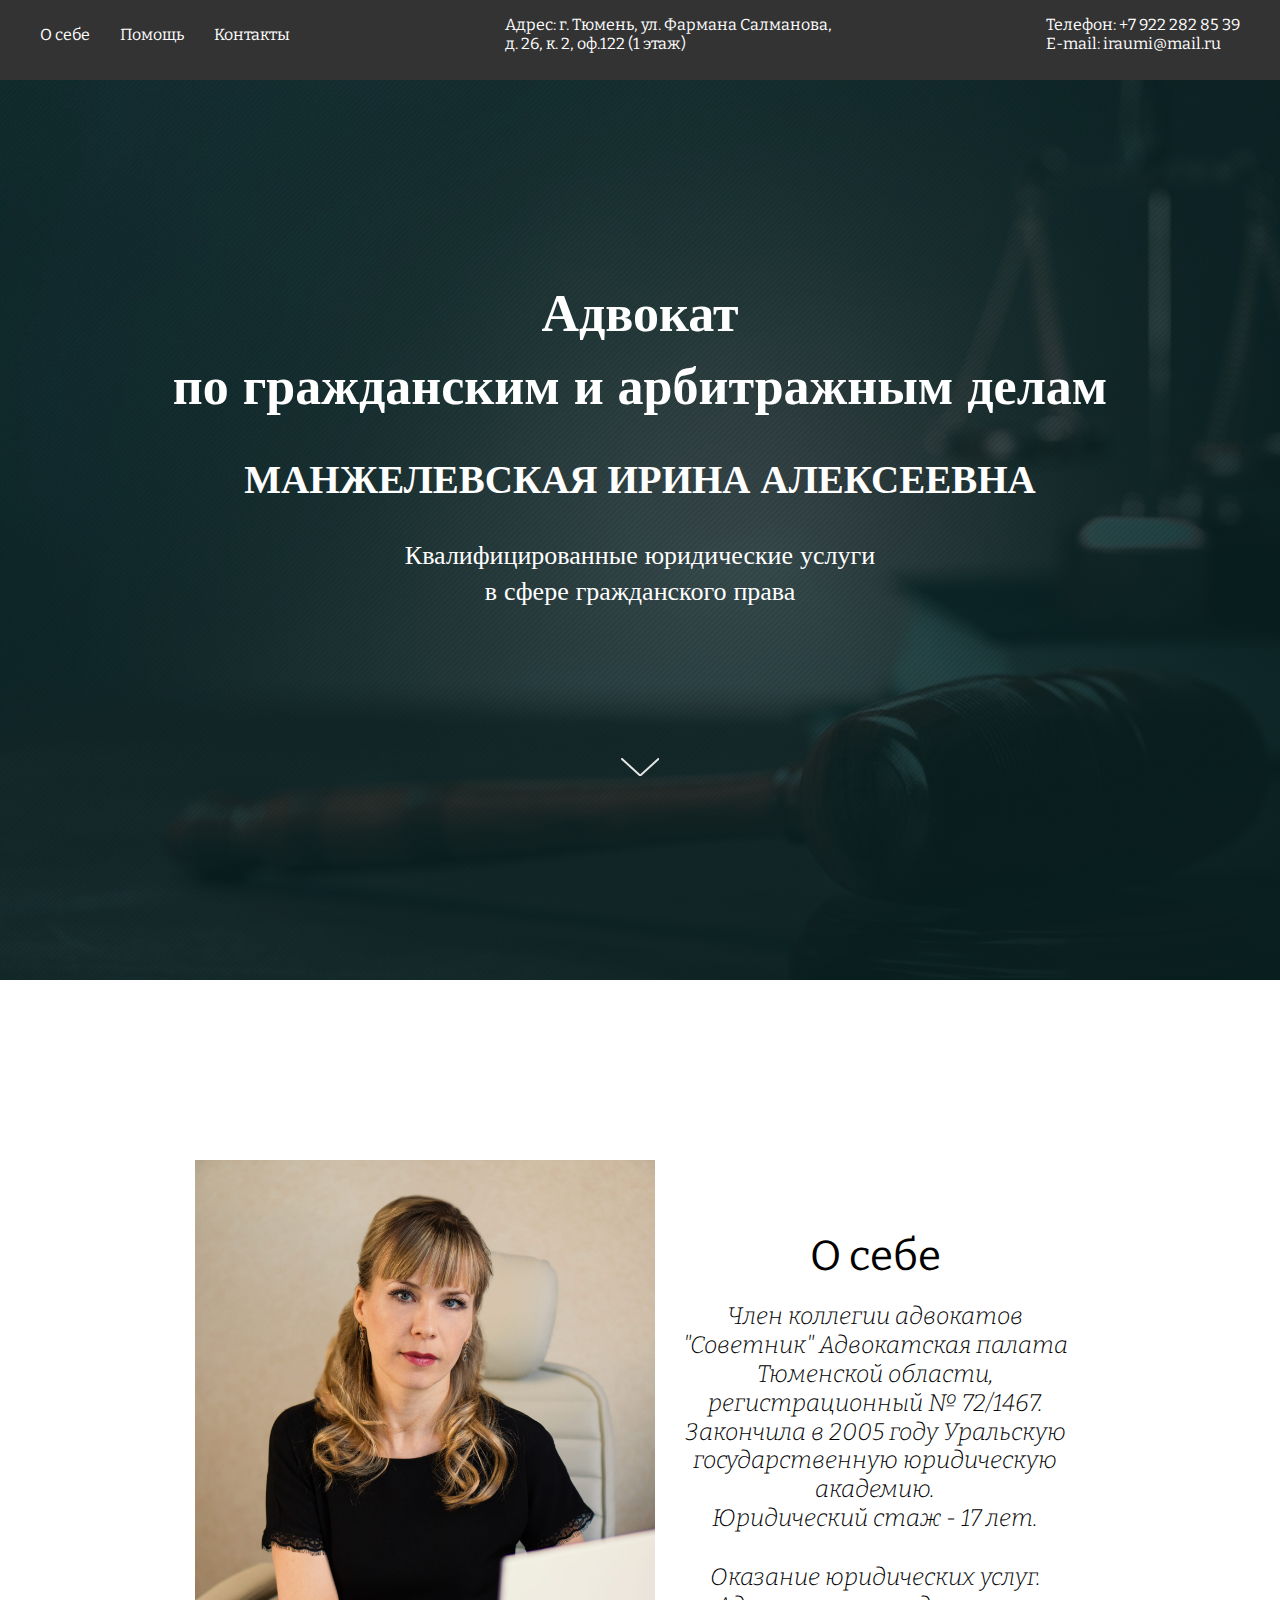
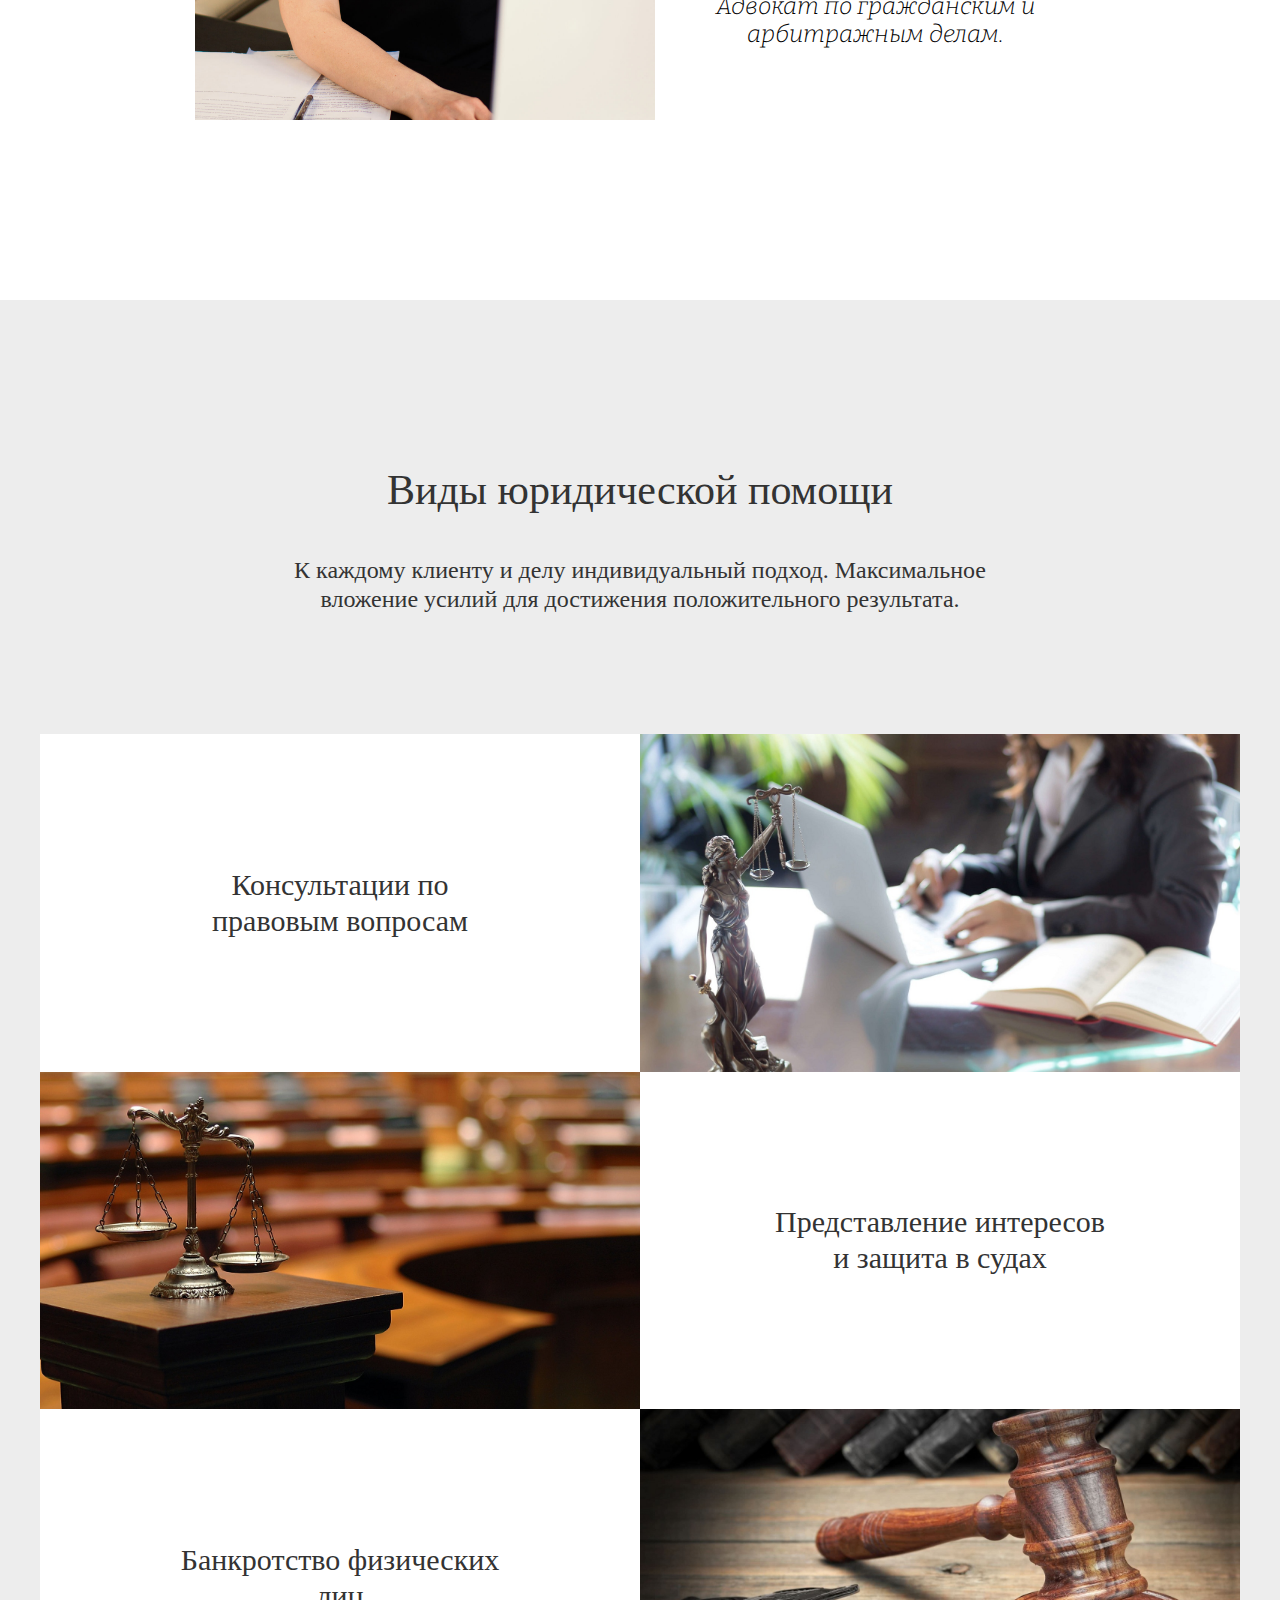
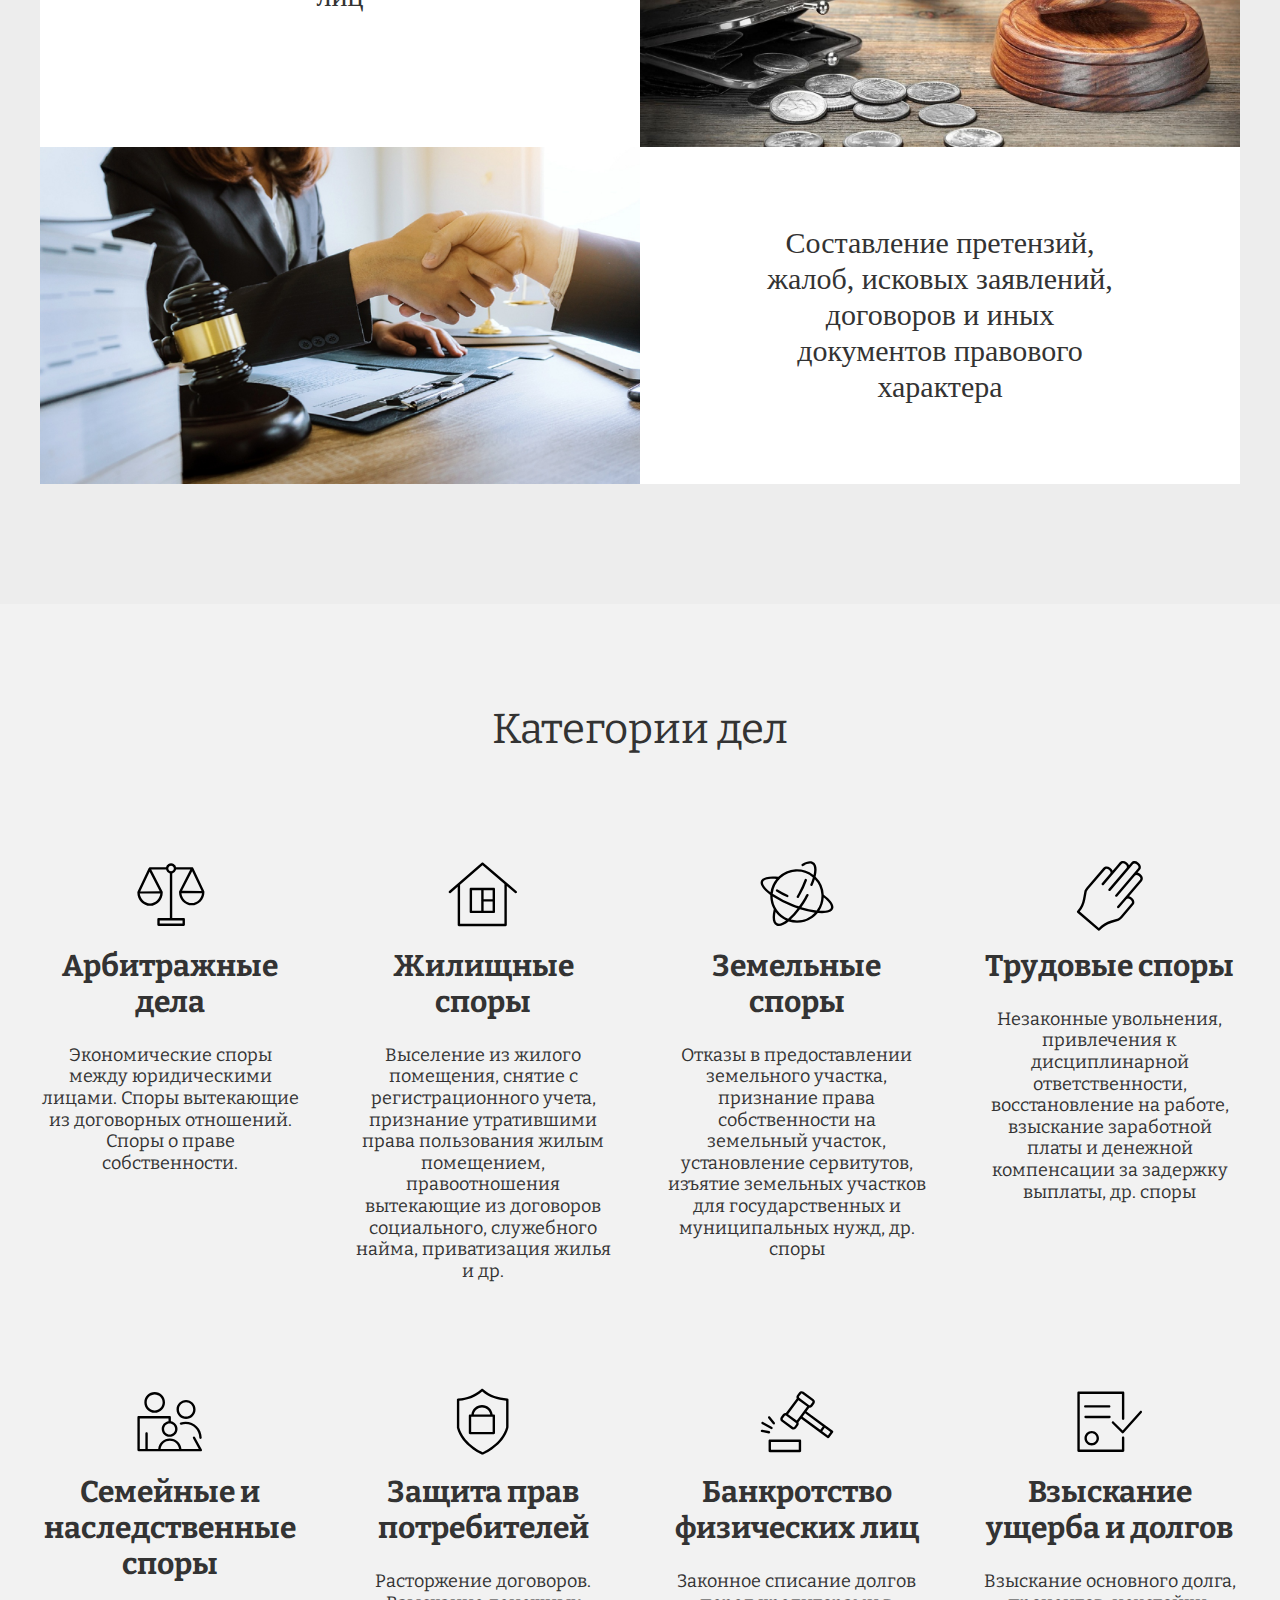
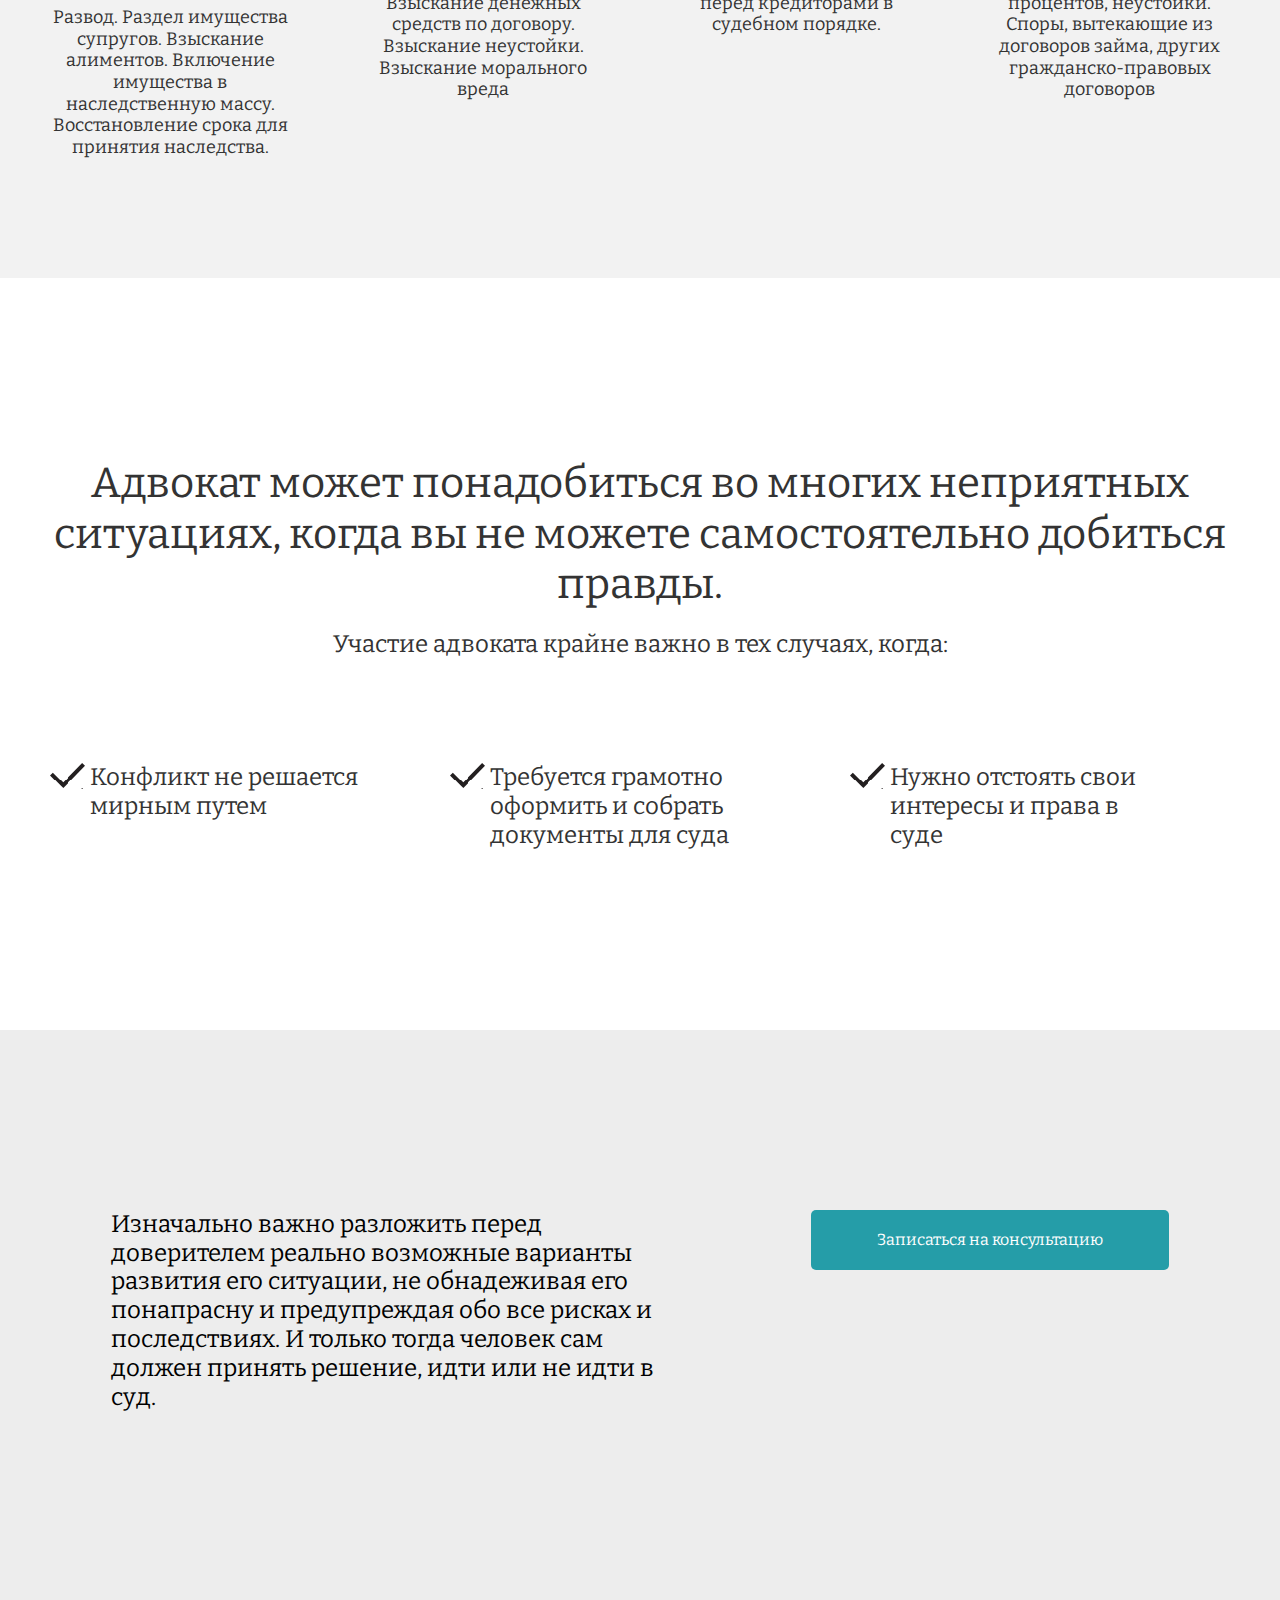
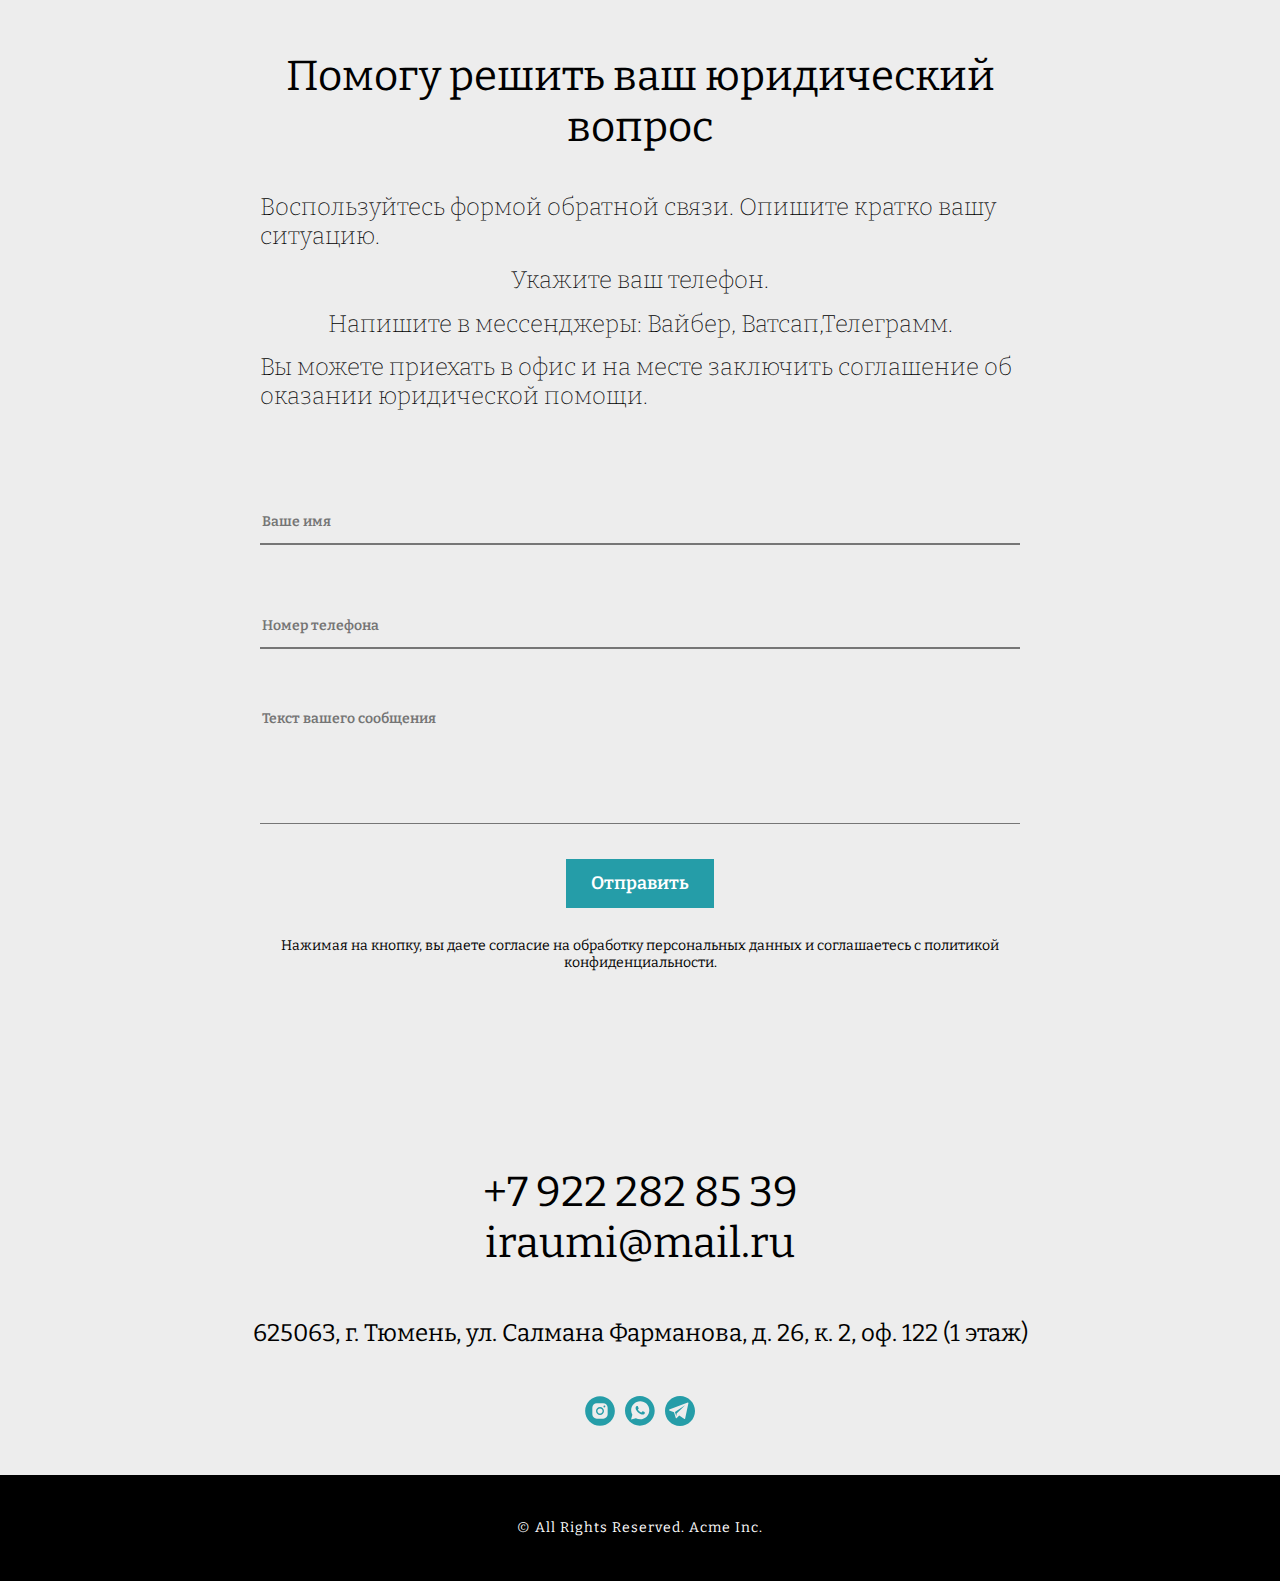
==== index.html @ 0c55e3a3 "first commit" ====
<!DOCTYPE html>
<html lang="ru">

<head>
    <meta charset="UTF-8">
    <meta http-equiv="X-UA-Compatible" content="IE=edge">
    <meta name="viewport" content="width=device-width, initial-scale=1.0">
    <title>Адвокат по гражданским и арбитражным делам</title>
    <link rel="preconnect" href="https://fonts.googleapis.com">
    <link rel="preconnect" href="https://fonts.gstatic.com" crossorigin>
    <link href="https://fonts.googleapis.com/css2?family=Bitter:ital,wght@0,200;0,400;0,600;1,300&display=swap"
        rel="stylesheet">
    <link rel="preconnect" href="https://fonts.googleapis.com">
    <link rel="preconnect" href="https://fonts.gstatic.com" crossorigin>
    <link rel="preconnect" href="https://fonts.googleapis.com">
    <link rel="preconnect" href="https://fonts.gstatic.com" crossorigin>
    <link rel="preconnect" href="https://fonts.googleapis.com">
    <link rel="preconnect" href="https://fonts.gstatic.com" crossorigin>
    <link rel="preconnect" href="https://fonts.googleapis.com">
    <link rel="preconnect" href="https://fonts.gstatic.com" crossorigin>
    <link
        href="https://fonts.googleapis.com/css2?family=Noto+Serif+Georgian:wght@200;300;400;500&family=Roboto:wght@400;500;700;900&display=swap"
        rel="stylesheet">
    <link rel="stylesheet" href="fonts/georgia.ttf">
    <link rel="stylesheet" href="css/style.css">
</head>

<body>
    <header class="header">
        <div class="container">
            <div class="wrapper">
                <nav class="nav">
                    <ul class="menu">
                        <li class="menu_items">
                            <a href="" class="menu_link">О себе</a>
                        </li>
                        <li class="menu_items">
                            <a href="" class="menu_link">Помощь</a>
                        </li>
                        <li class="menu_items">
                            <a href="" class="menu_link">Контакты</a>
                        </li>
                    </ul>
                </nav>
                <div class="adres">Адрес: г. Тюмень, ул. Фармана Салманова,<br> д. 26, к. 2, оф.122 (1 этаж)</div>
                <ul class="contacts">
                    <li class="contacts_number">Телефон:
                        <a href="tel:+79222828539" class="contacts_number--link">+7 922 282 85 39</a>
                    </li>
                    <li class="contacts_email">E-mail:
                        <a href="malito:iraumi@mail.ru" class="contacts_email--link">iraumi@mail.ru</a>

                    </li>
                </ul>
            </div>
        </div>
    </header>
    <main class="main">
        <section class="section_main" style="background-image: url('img/bg.jpg')">
            <div class="container">
                <div class="wrapper_main">
                    <h1 class="title">
                        Адвокат <br> по гражданским и арбитражным делам
                    </h1>
                    <h2 class="sub_title">МАНЖЕЛЕВСКАЯ ИРИНА АЛЕКСЕЕВНА</h2>
                    <p class="title_descr">Квалифицированные юридические услуги <br>
                        в сфере гражданского права
                    </p>
                    <a href="#" class="arrow_down"><svg class="t-cover__arrow-svg" style="fill:#e6e6e6;" x="0px" y="0px"
                            width="38.417px" height="18.592px" viewBox="0 0 38.417 18.592">
                            <g>
                                <path
                                    d="M19.208,18.592c-0.241,0-0.483-0.087-0.673-0.261L0.327,1.74c-0.408-0.372-0.438-1.004-0.066-1.413c0.372-0.409,1.004-0.439,1.413-0.066L19.208,16.24L36.743,0.261c0.411-0.372,1.042-0.342,1.413,0.066c0.372,0.408,0.343,1.041-0.065,1.413L19.881,18.332C19.691,18.505,19.449,18.592,19.208,18.592z">
                                </path>
                            </g>
                        </svg>
                    </a>
                </div>
            </div>

        </section>

        <section class="about">
            <div class="container">
                <div class="about_me">
                    <div class="about_photo">
                        <img src="img/my_photo.jpg" alt="Моя фотография" class="about_photo-me">
                    </div>
                    <div class="about_text">
                        <h3 class="about_title">О себе</h3>
                        <p class="about__descr">Член коллегии адвокатов "Советник"
                            Адвокатская палата Тюменской области, регистрационный № 72/1467.
                            Закончила в 2005 году Уральскую государственную юридическую академию. <br>
                            Юридический стаж - 17 лет.
                        </p>
                        <p class="about__descr">Оказание юридических услуг.
                            Адвокат по гражданским и арбитражным делам.
                        </p>
                    </div>
                </div>
            </div>
        </section>

        <section class="hellp">
            <div class="container">
                <h2 class="hellp__title">
                    Виды юридической помощи
                </h2>
                <p class="hellp__title_descr">
                    К каждому клиенту и делу индивидуальный подход. Максимальное вложение усилий для достижения
                    положительного результата.
                </p>
                <div class="hellp__wrapper">
                    <div class="hellp__wrapper_items">
                        <div class="hellp__descr">
                            <span>
                                Консультации по правовым вопросам
                            </span>
                        </div>
                        <div class="hellp__img">
                            <img src="img/1.jpg" alt="Юрист">
                        </div>
                    </div>
                    <div class="hellp__wrapper_items">
                        <div class="hellp__img">
                            <img src="img/2.jpg" alt="Весы">
                        </div>
                        <div class="hellp__descr">
                            <span>
                                Представление интересов и защита в судах
                            </span>
                        </div>
                    </div>
                    <div class="hellp__wrapper_items">
                        <div class="hellp__descr">
                            <span>
                                Банкротство физических лиц
                            </span>
                        </div>
                        <div class="hellp__img">
                            <img src="img/3.jpg" alt="Молоток">
                        </div>
                    </div>
                    <div class="hellp__wrapper_items">
                        <div class="hellp__img">
                            <img src="img/4.jpg" alt="Сделка">
                        </div>
                        <div class="hellp__descr">
                            <span>
                                Составление претензий, жалоб, исковых заявлений, договоров и иных документов правового
                                характера
                            </span>
                        </div>
                    </div>
                </div>
            </div>
        </section>

        <section class="category">
            <div class="container">
                <h3 class="category__title">
                    Категории дел
                </h3>
                <ul class="category__item">
                    <li class="category__items">
                        <img src="icons/icon_1.svg" alt="" class="category__icon">
                        <h4 class="category__item_title">
                            Арбитражные дела
                        </h4>
                        <p class="category__descr">
                            Экономические споры между юридическими лицами.
                            Споры вытекающие из договорных отношений.
                            Споры о праве собственности.
                        </p>
                    </li>
                    <li class="category__items">
                        <img src="icons/icon_2.svg" alt="" class="category__icon">
                        <h4 class="category__item_title">
                            Жилищные споры
                        </h4>
                        <p class="category__descr">
                            Выселение из жилого помещения, снятие с регистрационного учета, признание утратившими права
                            пользования жилым помещением, правоотношения вытекающие из договоров социального, служебного
                            найма, приватизация жилья и др.
                        </p>
                    </li>
                    <li class="category__items">
                        <img src="icons/icon_3.svg" alt="" class="category__icon">
                        <h4 class="category__item_title">
                            Земельные споры
                        </h4>
                        <p class="category__descr">
                            Отказы в предоставлении земельного участка, признание права собственности на земельный
                            участок,
                            установление сервитутов, изъятие земельных участков для государственных и муниципальных
                            нужд,
                            др. споры
                        </p>
                    </li>
                    <li class="category__items">
                        <img src="icons/icon_4.svg" alt="" class="category__icon">
                        <h4 class="category__item_title">
                            Трудовые споры
                        </h4>
                        <p class="category__descr">
                            Незаконные увольнения, привлечения к дисциплинарной ответственности, восстановление на
                            работе,
                            взыскание заработной платы и денежной компенсации за задержку выплаты, др. споры
                        </p>
                    </li>
                    <li class="category__items">
                        <img src="icons/icon_5.svg" alt="" class="category__icon">
                        <h4 class="category__item_title">
                            Семейные и
                            наследственные споры
                        </h4>
                        <p class="category__descr">
                            Развод. Раздел имущества супругов. Взыскание алиментов. Включение имущества в наследственную
                            массу. Восстановление срока для принятия наследства.
                        </p>
                    </li>
                    <li class="category__items">
                        <img src="icons/icon_6.svg" alt="" class="category__icon">
                        <h4 class="category__item_title">
                            Защита прав потребителей
                        </h4>
                        <p class="category__descr">
                            Расторжение договоров. Взыскание денежных средств по договору. Взыскание неустойки.
                            Взыскание
                            морального вреда
                        </p>
                    </li>
                    <li class="category__items">
                        <img src="icons/icon_7.svg" alt="" class="category__icon">
                        <h4 class="category__item_title">
                            Банкротство физических лиц
                        </h4>
                        <p class="category__descr">
                            Законное списание долгов перед кредиторами в судебном порядке.
                        </p>
                    </li>
                    <li class="category__items">
                        <img src="icons/icon_8.svg" alt="" class="category__icon">
                        <h4 class="category__item_title">
                            Взыскание ущерба и долгов
                        </h4>
                        <p class="category__descr">
                            Взыскание основного долга, процентов, неустойки.
                            Споры, вытекающие из договоров займа, других гражданско-правовых договоров
                        </p>
                    </li>
                </ul>
            </div>
        </section>

        <section class="situations">
            <div class="container">
                <h2 class="situations__title">
                    Адвокат может понадобиться во многих неприятных ситуациях, когда вы не можете самостоятельно
                    добиться правды.
                </h2>
                <div class="situations__sub_title">
                    <p>
                        Участие адвоката крайне важно в тех случаях, когда:
                    </p>
                </div>
                <ul class="situations__item">
                    <li class="situations__items">
                        <p>
                            Конфликт не решается мирным путем
                        </p>
                    </li>
                    <li class="situations__items">
                        <p>
                            Требуется грамотно оформить и собрать документы для суда
                        </p>
                    </li>
                    <li class="situations__items">
                        <p>
                            Нужно отстоять свои интересы и права в суде
                        </p>
                    </li>
                </ul>
            </div>
        </section>

        <section class="consultations">
            <div class="container">
                <div class="consultations__wrapper">
                    <div class="consultations__text">
                        <p>
                            Изначально важно разложить перед доверителем реально возможные варианты развития его
                            ситуации,
                            не обнадеживая его понапрасну и предупреждая обо все рисках и последствиях. И только тогда
                            человек сам должен принять решение, идти или не идти в суд.
                        </p>
                    </div>
                    <button class="btn">
                        <a href="#" class="btn__link">
                            <span class="btn__text">
                                Записаться на консультацию
                            </span>
                        </a>
                    </button>
                </div>
            </div>
        </section>

        <section class="questions">
            <div class="container">
                <h3 class="questions_title">
                    Помогу решить ваш юридический вопрос
                </h3>
                <div class="questions__sub_title">
                    <p class="questions__descr">
                        Воспользуйтесь формой обратной связи. Опишите кратко вашу ситуацию.
                    </p>
                    <p class="questions__descr">
                        Укажите ваш телефон.
                    </p>
                    <p class="questions__descr">
                        Напишите в мессенджеры: Вайбер, Ватсап,Телеграмм.
                    </p>
                    <p class="questions__descr">
                        Вы можете приехать в офис и на месте заключить соглашение об оказании юридической помощи.
                    </p>
                </div>
            </div>
        </section>

        <section class="forms">
            <div class="container">
                <form class="form" action="#">
                    <div class="form__name">
                        <label class="form__label">
                            <input type="text" name="name" aria-label="Ваше имя" required placeholder="Ваше имя">
                        </label>
                    </div>
                    <div class="form__phone">
                        <label class="form__label">
                            <input type="tel" name="tel" aria-label="Номер телефона" required
                                placeholder="Номер телефона">
                        </label>
                    </div>
                    <div class="form__message">
                        <label class="form__label">
                            <textarea name="message" aria-label="Ваше сообщение" required
                                placeholder="Текст вашего сообщения"></textarea>
                        </label>
                    </div>
                    <button class="form__btn-send" type="submit" aria-label="Отправить" href="#">Отправить</button>
                    <p>Нажимая на кнопку, вы даете согласие на обработку персональных данных и соглашаетесь c политикой
                        конфиденциальности.</p>
                </form>
            </div>
        </section>

        <section class="contact">
            <div class="container">
                <div class="contact__phone">
                    <a href="tel:+79222828539" class="contacts_number--link">+7 922 282 85 39</a>
                </div>
                <div class="contact__mail">
                    <a href="malito:iraumi@mail.ru" class="contacts_email--link">iraumi@mail.ru</a>
                </div>
                <div class="contact__adres">
                    <p>
                        625063, г. Тюмень, ул. Салмана Фарманова, д. 26, к. 2, оф. 122 (1 этаж)
                    </p>
                </div>
                <ul class="social">
                    <li class="social__item">
                        <a class="social__link social__link-inst" aria-label="Инстаграмм" href="#">
                            <svg class="t-sociallinks__svg" version="1.1" id="Layer_1"
                                xmlns="http://www.w3.org/2000/svg" xmlns:xlink="http://www.w3.org/1999/xlink"
                                width="30px" height="30px" viewBox="0 0 30 30" xml:space="preserve">
                                <desc>Instagram</desc>
                                <path style="fill:#259da8;"
                                    d="M15,11.014 C12.801,11.014 11.015,12.797 11.015,15 C11.015,17.202 12.802,18.987 15,18.987 C17.199,18.987 18.987,17.202 18.987,15 C18.987,12.797 17.199,11.014 15,11.014 L15,11.014 Z M15,17.606 C13.556,17.606 12.393,16.439 12.393,15 C12.393,13.561 13.556,12.394 15,12.394 C16.429,12.394 17.607,13.561 17.607,15 C17.607,16.439 16.444,17.606 15,17.606 L15,17.606 Z">
                                </path>
                                <path style="fill:#259da8;"
                                    d="M19.385,9.556 C18.872,9.556 18.465,9.964 18.465,10.477 C18.465,10.989 18.872,11.396 19.385,11.396 C19.898,11.396 20.306,10.989 20.306,10.477 C20.306,9.964 19.897,9.556 19.385,9.556 L19.385,9.556 Z">
                                </path>
                                <path style="fill:#259da8;"
                                    d="M15.002,0.15 C6.798,0.15 0.149,6.797 0.149,15 C0.149,23.201 6.798,29.85 15.002,29.85 C23.201,29.85 29.852,23.202 29.852,15 C29.852,6.797 23.201,0.15 15.002,0.15 L15.002,0.15 Z M22.666,18.265 C22.666,20.688 20.687,22.666 18.25,22.666 L11.75,22.666 C9.312,22.666 7.333,20.687 7.333,18.28 L7.333,11.734 C7.333,9.312 9.311,7.334 11.75,7.334 L18.25,7.334 C20.688,7.334 22.666,9.312 22.666,11.734 L22.666,18.265 L22.666,18.265 Z">
                                </path>
                            </svg>
                        </a>

                    </li>
                    <li class="social__item">
                        <a class="social__link social__link-whatsap" aria-label="Ватсап" href="#">
                            <svg class="t-sociallinks__svg" version="1.1" id="Layer_1"
                                xmlns="http://www.w3.org/2000/svg" xmlns:xlink="http://www.w3.org/1999/xlink" x="0px"
                                y="0px" width="30px" height="30px" viewBox="0 0 99 99" enable-background="new 0 0 99 99"
                                xml:space="preserve">
                                <desc>Whatsapp</desc>
                                <path style="fill:#259da8;"
                                    d="M63.892 53.114C63.143 52.739 59.462 50.928 58.775 50.678C58.089 50.428 57.589 50.303 57.09 51.053C56.591 51.803 55.156 53.489 54.719 53.989C54.282 54.489 53.845 54.551 53.097 54.176C52.348 53.801 49.935 53.011 47.075 50.459C44.849 48.473 43.346 46.021 42.909 45.272C42.472 44.522 42.862 44.117 43.237 43.744C43.574 43.408 43.986 42.869 44.36 42.432C44.734 41.995 44.859 41.682 45.109 41.183C45.359 40.683 45.234 40.246 45.047 39.871C44.86 39.496 43.362 35.81 42.738 34.311C42.13 32.851 41.513 33.049 41.053 33.026C40.617 33.004 40.117 33 39.618 33C39.119 33 38.308 33.187 37.621 33.937C36.935 34.687 35 36.498 35 40.184C35 43.87 37.683 47.431 38.058 47.93C38.432 48.43 43.338 55.993 50.85 59.237C52.637 60.009 54.031 60.469 55.119 60.814C56.913 61.384 58.545 61.304 59.836 61.111C61.275 60.896 64.266 59.3 64.89 57.551C65.514 55.802 65.514 54.302 65.327 53.99C65.14 53.677 64.641 53.489 63.892 53.114Z">
                                </path>
                                <path style="fill:#259da8;" fill-rule="evenodd" clip-rule="evenodd"
                                    d="M49 98C76.062 98 98 76.062 98 49C98 21.938 76.062 0 49 0C21.938 0 0 21.938 0 49C0 76.062 21.938 98 49 98ZM50.221 17C58.238 17.003 65.763 20.124 71.421 25.789C77.08 31.454 80.194 38.983 80.189 46.992C80.182 63.515 66.737 76.96 50.22 76.96H50.208C45.193 76.958 40.264 75.7 35.887 73.312L20 77.479L24.252 61.949C21.63 57.405 20.25 52.249 20.252 46.967C20.258 30.443 33.703 17 50.221 17Z">
                                </path>
                            </svg></a>
                    </li>
                    <li class="social__item">
                        <a class="social__link social__link-telegram" aria-label="Телеграмм" href="#">
                            <svg class="t-sociallinks__svg" version="1.1" id="Layer_1"
                                xmlns="http://www.w3.org/2000/svg" xmlns:xlink="http://www.w3.org/1999/xlink"
                                width="30px" height="30px" viewBox="0 0 60 60" xml:space="preserve">
                                <desc>Telegram</desc>
                                <path style="fill:#259da8;"
                                    d="M30 0C13.4 0 0 13.4 0 30s13.4 30 30 30 30-13.4 30-30S46.6 0 30 0zm16.9 13.9l-6.7 31.5c-.1.6-.8.9-1.4.6l-10.3-6.9-5.5 5.2c-.5.4-1.2.2-1.4-.4L18 32.7l-9.5-3.9c-.7-.3-.7-1.5 0-1.8l37.1-14.1c.7-.2 1.4.3 1.3 1z">
                                </path>
                                <path style="fill:#259da8;" d="M22.7 40.6l.6-5.8 16.8-16.3-20.2 13.3"></path>
                            </svg></a>
                    </li>
                </ul>
            </div>
        </section>

        <footer class="footer">
            <div class="container">
                <div class="rights">
                    <p>
                        © All Rights Reserved. Acme Inc.
                    </p>
                </div>
            </div>
        </footer>
    </main>
</body>

</html>
---- css/style.css ----
html {
    box-sizing: border-box;
}

*,
*::after,
*::before {
    box-sizing: inherit;
}

ul,
ol {
    padding: 0;
}

body,
h1,
h2,
h3,
h4,
h5,
h6,
p,
ul,
ol,
li,
figure,
figcaption,
blockquote,
dl,
dd {
    margin: 0;
}

ul {
    list-style: none;
}

img {
    max-width: 100%;
    display: block;
}

input,
button,
textarea,
select {
    font: inherit;
}

a {
    text-decoration: none;
    color: inherit;
}

body {
    font-family: 'Bitter', serif;
    font-size: 16px;
    font-weight: 400;
    line-height: 1.2;
    color: #fff;
    min-height: 100vh;
    background-color: #FFF;
}

.container {
    max-width: 1230px;
    margin: 0 auto;
    padding: 0 15px;
    position: relative;
    overflow: hidden;
}

.header {
    height: 80px;
    background-color: #333;
    width: 100%;
}

.wrapper {
    display: flex;
    align-items: center;
    justify-content: space-between;
    width: 100%;
    padding-top: 15px;
}

.menu {
    display: flex;
}

.menu_items:not(:last-child) {
    margin-right: 30px;
}

.section_main {
    display: flex;
    flex-direction: column;
    justify-content: center;
    font-size: 26px;
    text-align: center;
    height: 100vh;
    position: relative;
    z-index: 1;
}

.section_main::before {
    content: "";
    position: absolute;
    width: 100%;
    height: 100%;
    z-index: -1;
    background: rgba(9, 47, 51, 0.5);
    background: -webkit-linear-gradient(top left, rgba(9, 47, 51, 0.5), rgba(9, 30, 31, 1.0));
    background: -moz-linear-gradient(top left, rgba(9, 47, 51, 0.5), rgba(9, 30, 31, 1.0));
    background: linear-gradient(to bottom right, rgba(9, 47, 51, 0.5), rgba(9, 30, 31, 1.0));
}

.wrapper_main {
    font-family: 'Noto Serif Georgian', serif;
    font-weight: 300;
    line-height: 1.4;
}

.title {
    font-size: 52px;
    margin-bottom: 30px;
}

.sub_title {
    text-transform: uppercase;
    margin-bottom: 30px;
}

.title_descr {
    margin-bottom: 140px;
}

.arrow_down {
    margin: 0 auto;
}

.about {
    padding: 180px;
}

.about_me {
    display: flex;
    justify-content: space-between;
    align-items: center;

}

.about_photo {
    max-width: 460px;
    height: 560px;
}

.about__descr {
    font-style: italic;
    font-weight: 300;
}

.about_text {
    color: black;
    max-width: 420px;
    text-align: center;
    font-size: 24px;
}

.about_title {
    font-size: 42px;
    font-weight: 400;
    line-height: 1.23;
    margin-bottom: 20px;
}

.about__descr:not(:last-child) {
    margin-bottom: 30px;
}

.hellp {
    text-align: center;
    padding: 165px 0 120px;
    background-color: #ededed;
    color: #333;
    font-family: Georgia, 'Times New Roman', Times, serif;
    font-weight: 400;
    font-size: 24px;
}

.hellp__title {
    padding-bottom: 41px;
}

.hellp__title_descr {
    padding-bottom: 120px;
    display: block;
    max-width: 762px;
    margin: 0 auto;
}

.hellp__title,
.hellp__descr {
    max-width: 760px;
    margin: 0 auto;
}

.hellp__title {
    font-size: 42px;
    font-weight: 400;
}

.hellp__descr {
    font-size: 24px;
    display: flex;
    align-items: center;
    height: 246px;
}

.hellp__wrapper {
    background-color: #fff;
}

.hellp__wrapper_items {
    display: flex;
    flex-wrap: wrap;
    justify-content: space-between;
}

.hellp__wrapper_items:nth-of-type(even) {
    flex-wrap: wrap-reverse;
}

.hellp__img,
.hellp__descr {
    max-width: 600px;
    background-color: #fff;
}

.hellp__descr {
    font-size: 30px;
    margin: auto;
}

span {
    display: block;
    max-width: 348px;
}

.category {
    padding: 100px 0 120px;
    background-color: #f2f2f2;
    color: #333;
    font-weight: 400;
    font-size: 24px;
}
.category__title {
    text-align: center;
    margin-bottom: 100px;
    font-size: 42px;
    line-height: 1.23;
    font-weight: 400;
}
.category__item {
    display: flex;
    align-items: flex-start;
    justify-content: space-between;
    flex-wrap: wrap;
}
.category__items {
    display: flex;
    flex-direction: column;
    justify-content: center;
    align-items: center;
    max-width: 260px;
    text-align: center;
}

.category__items:nth-child(-n+4) {
    margin-bottom: 100px;
}

.category__icon {
    max-width: 80px;
}
.category__item_title {
    font-size: 30px;
    margin: 12px 0 25px;
}
.category__descr {
    font-size: 18px;
}

.situations {
    color: #333;
    padding: 180px 0 180px;
}

.situations__title {
    font-weight: 400;
    text-align: center;
    font-size: 42px;
    margin-bottom: 20px;

}
.situations__sub_title {
    text-align: center;
    font-size: 24px;
    font-weight: 400;
    margin-bottom: 105px;
}
.situations__item {
    display: flex;
    justify-content: space-around;
    flex-wrap: wrap;

}
.situations__items {
    font-size: 24px;
    font-weight: 400;
    max-width: 300px;
    position: relative;
    padding: 0  15px 0 0;
}

.situations__items::before {
    content: "";
    position: absolute;
    background-image: url(../icons/gal.svg);
    width: 35px;
    height: 25.28px;
    top: 0;
    left: -40px;
}

.consultations {
    padding: 180px 0 60px;
    background-color: #ededed;
    font-size: 24px;
    font-weight: 400;
    color: #000;
}

.consultations__wrapper {
    display: flex;
    flex-wrap: wrap;
    justify-content: space-around;
}

.consultations__text {
    max-width: 559px;
}

.btn {
    height: 60px;
    background-color: #259da8;
    color: #fff;
    border-radius: 5px;
    border: none;
    cursor: pointer;
}

.btn__text {
    padding: 0px 60px;
    font-size: 16px;
}

.questions {
    padding: 180px 0 60px;
    background-color: #ededed;
    color: #000;
}

.questions_title {
    margin: 0 auto;
    font-size: 42px;
    font-weight: 400;
    display: block;
    max-width: 760px;
    text-align: center;
    margin-bottom: 41px;

}

.questions__descr:not(:last-child) {
    margin-bottom: 15px;
}

.questions__sub_title {
    margin: 0 auto;
    font-weight: 200;
    font-size: 24px;
    display: flex;
    flex-direction: column;
    align-items: center;
    max-width: 760px;
}

.forms {
    background-color: #ededed;
}

.form {
    display: flex;
    flex-direction: column;
    max-width: 760px;
    margin: 0 auto;
    padding: 30px 0 135px;
}

.form__name,
.form__phone {
    margin-bottom: 60px;
    width: 100%;
}

.form__label input {
    height: 44px;
    font-size: 14px;
    outline: transparent;
    border-top: 0px;
    border-right: 0px;
    border-left: 0px;
    width: 100%;
    background-color: #ededed;
}

.label input::placeholder,
.label textarea::placeholder {
    color: #9C9CAB;
    font-size: 14px;
    font-weight: 400;
}

.form__label input:focus,
.form__label textarea:focus {
    box-shadow: 0px 0px 0px 3px rgba(35, 82, 222, 0.5);
    transition: all 0.3s;
}

.form__label input:hover::placeholder,
.form__label textarea:hover::placeholder {
    font-weight: 600;
    font-size: 14px;
    line-height: 1.3;
    color: #000000;
    transition: all 0.3s;
}

.form__message {
    width: 100%;
}

.form__label textarea {
    resize: none;
    margin-bottom: 30px;
    width: 100%;
    height: 115px;
    outline: transparent;
    border-top: 0px;
    border-right: 0px;
    border-left: 0px;
    background-color: #ededed;
}

.form__label {
    font-weight: 600;
    font-size: 14px;
}


.form__btn-send {
    display: block;
    text-align: center;
    max-width: 200px;
    margin: 0 auto;
    margin-bottom: 30px;
    padding: 12px 24px;
    background-color: #259da8;
    font-weight: 600;
    font-size: 18px;
    line-height: 1.3;
    color: #FFF;
    border: 1px solid transparent;
    transition: box-shadow 0.4s linear, background-color 0.3s ease-in-out;
}

.form__btn-send:focus {
    transform: scale(1.1);
}

.form__btn-send:hover {
    background-color: #FFFFFF;
    border: 1px solid rgba(35, 82, 222, 0.5);
    color: rgba(35, 82, 222, 0.5);
}

.form__btn-send:active {
    background: rgba(35, 82, 222, 0.5);
    box-shadow: inset 0px 7px 4px rgba(0, 0, 0, 0.25);
}

.forms p {
    color: #000;
    text-align: center;
    font-size: 14px;
}

.contact {
    padding: 60px 0 45px;
    color: #000;
    background-color: #ededed;
    display: flex;
    flex-direction: column;
    margin: 0 auto;
    text-align: center;
}

.contact__phone {
    font-size: 42px;
    line-height: 1.23;
    font-weight: 400;
}
.contact_number--link {
}
.contact__mail {
    font-size: 42px;
    line-height: 1.23;
    font-weight: 400;
    margin-bottom: 45px;
}
.contacts_email--link {
}
.contact__adres {
    margin-bottom: 45px;
    font-size: 24px;
    line-height: 1.50;
}
.social {
    display: flex;
    justify-content: center;
}
.social__item:not(:last-child) {
    margin-right: 10px;
}
.social__link {
}
.social__link-inst {
}
.social__link-whatsap {
}
.social__link-telegram {
}

.footer {
    display: flex;
    justify-content: center;
    align-items: center;
    background-color: #000;
    font-size: 14px;
    line-height: 26px;
    letter-spacing: 1px;
    height: 106px;
}
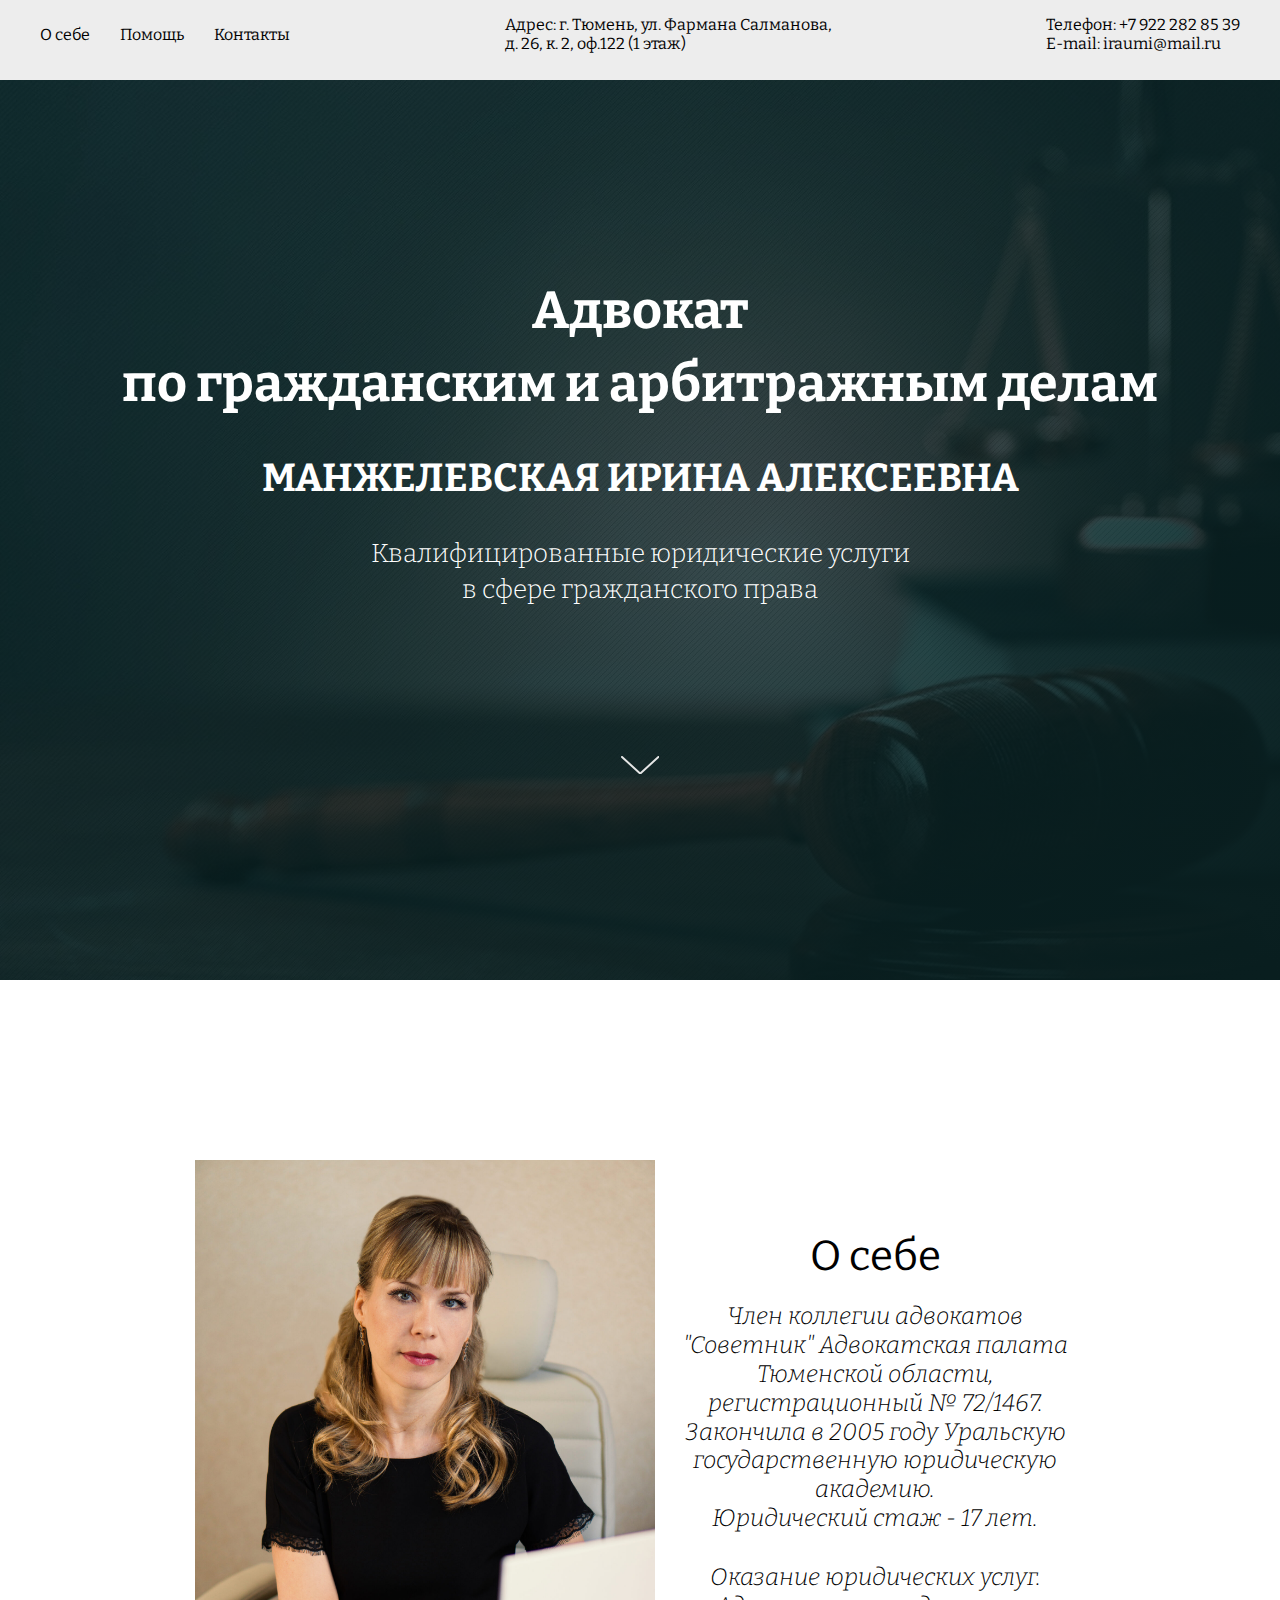
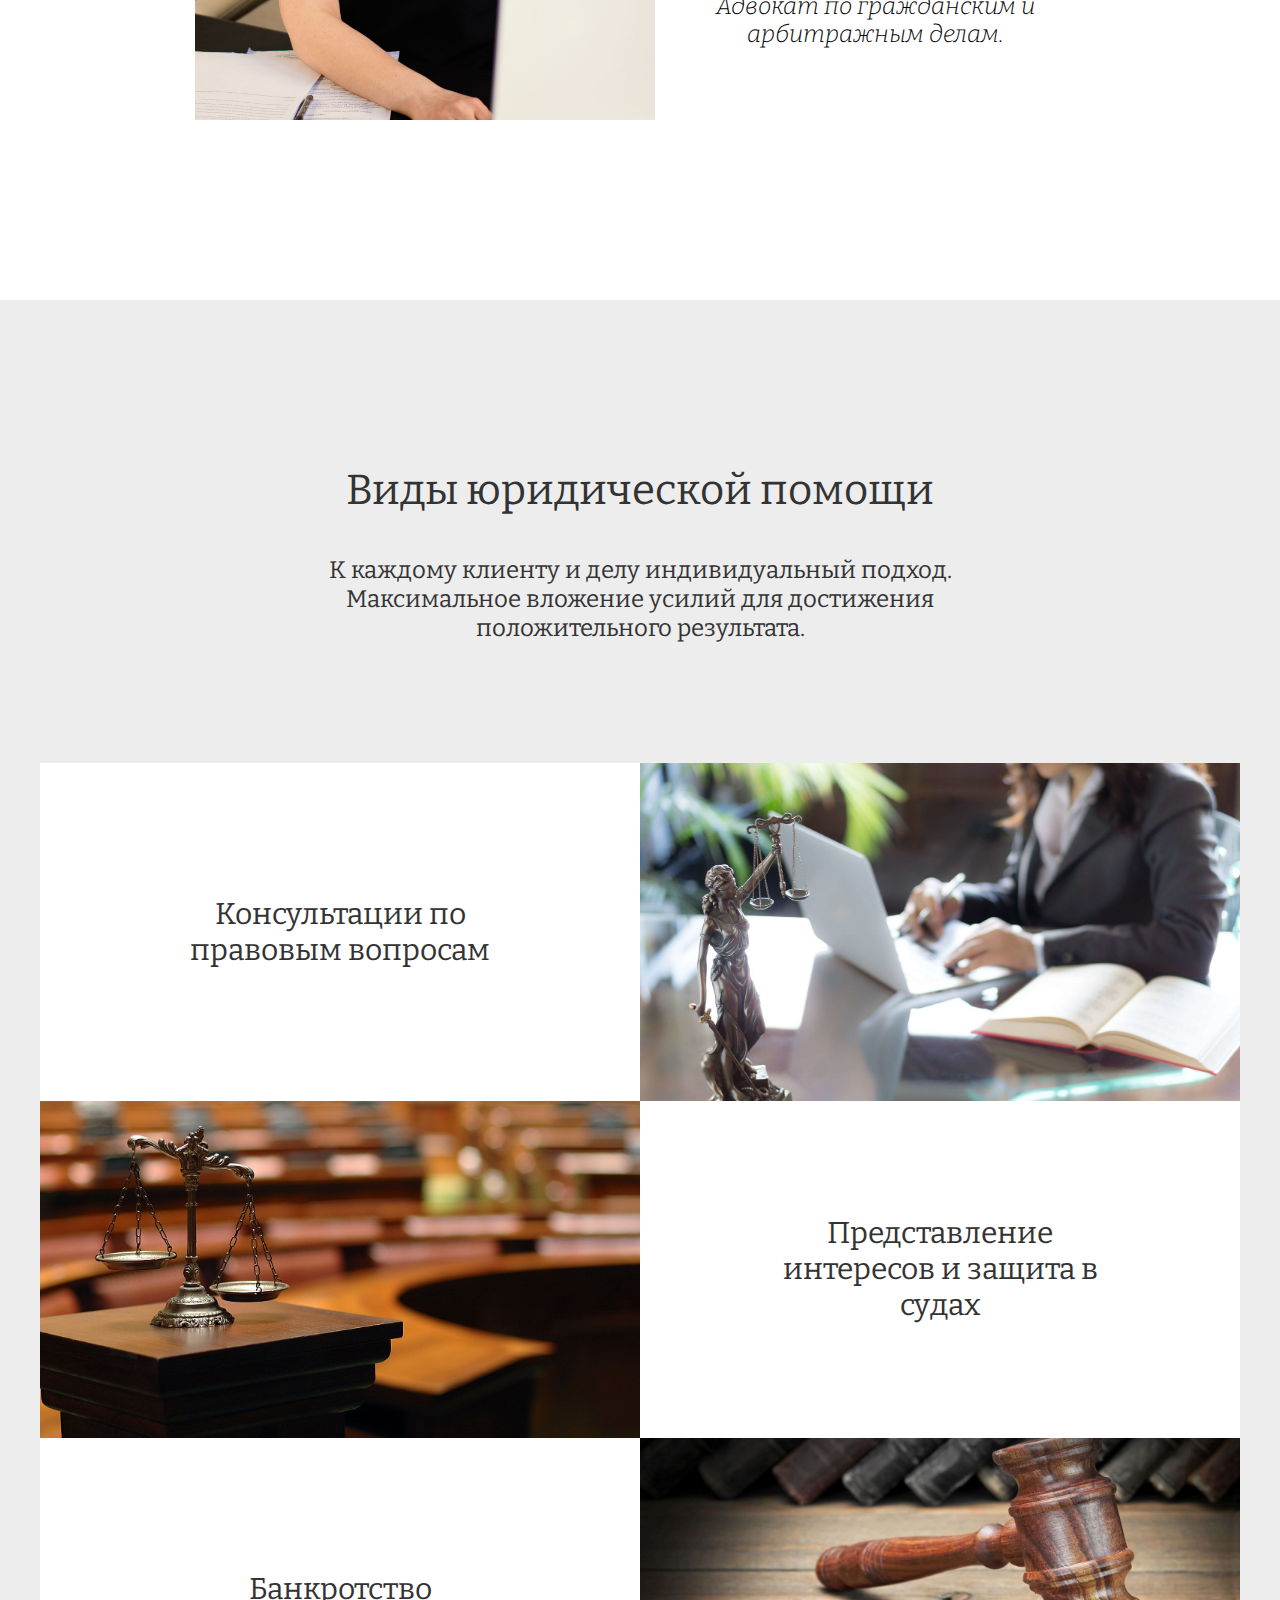
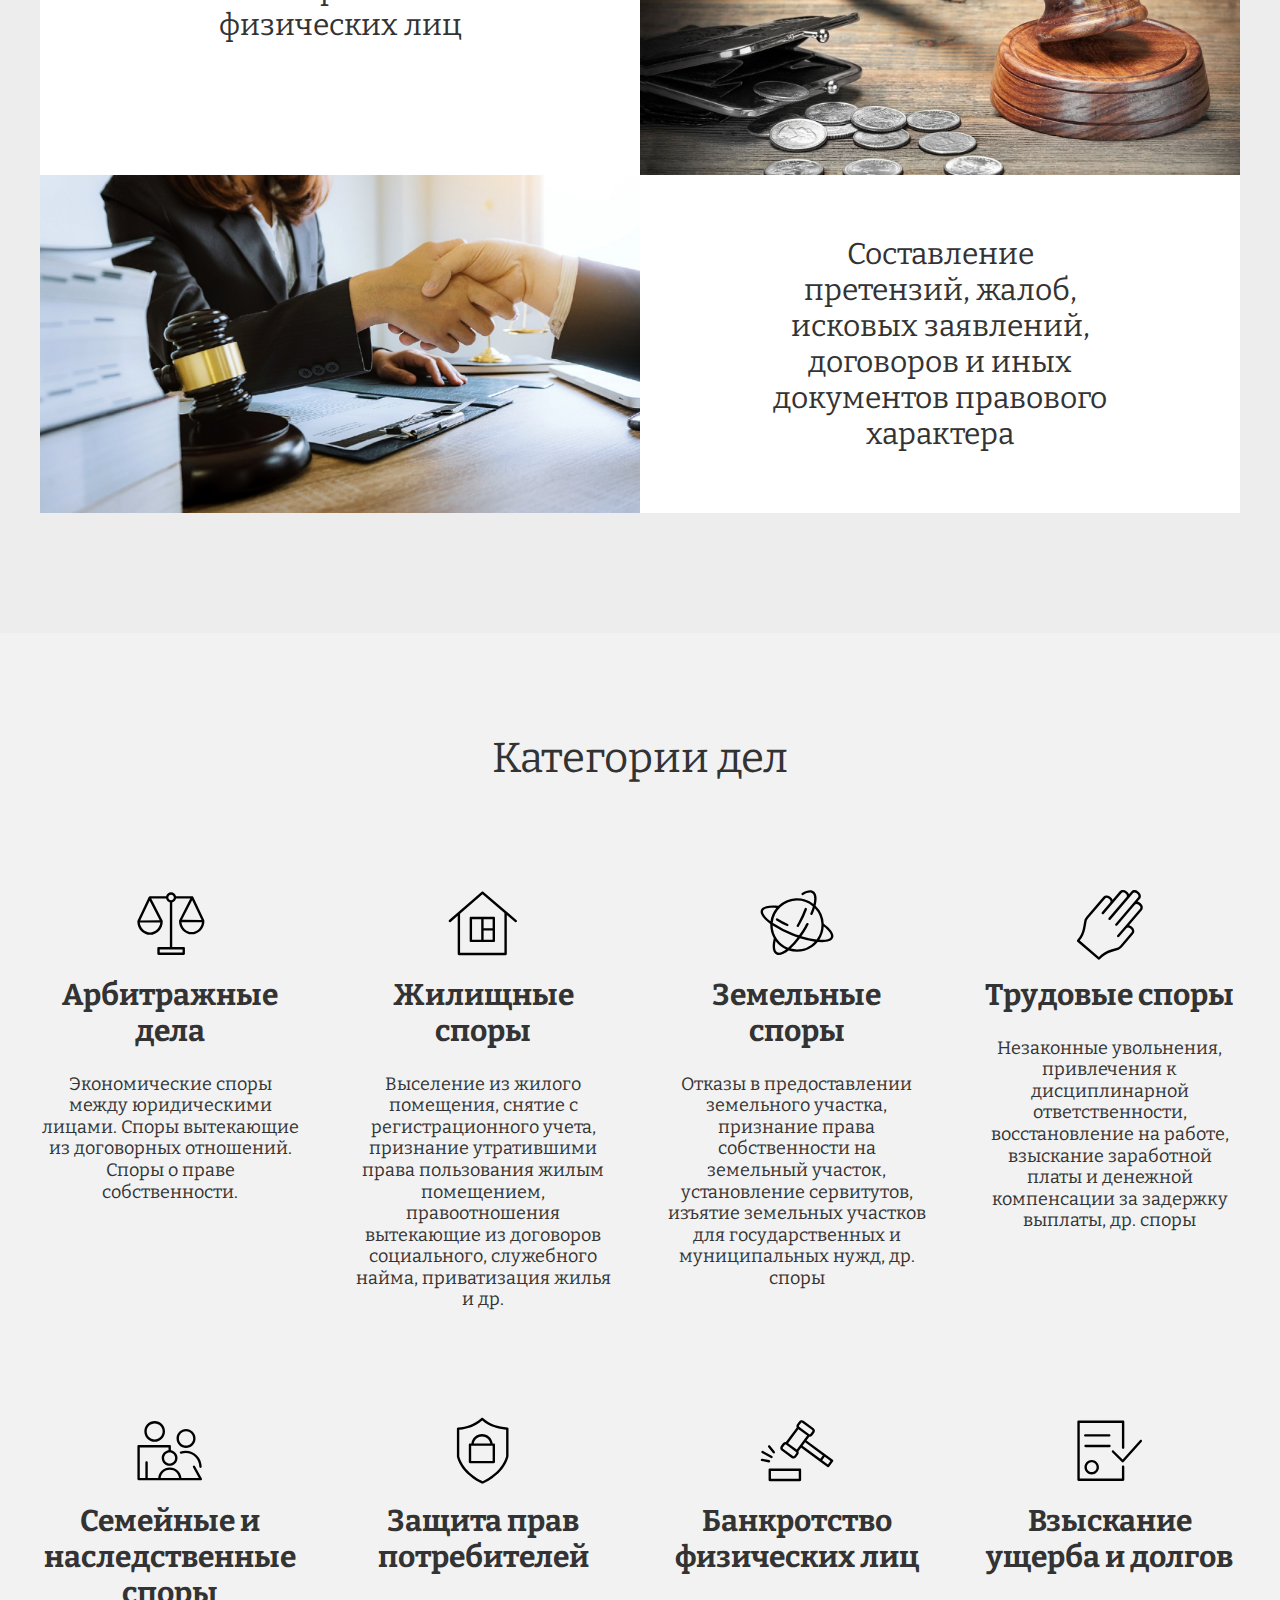
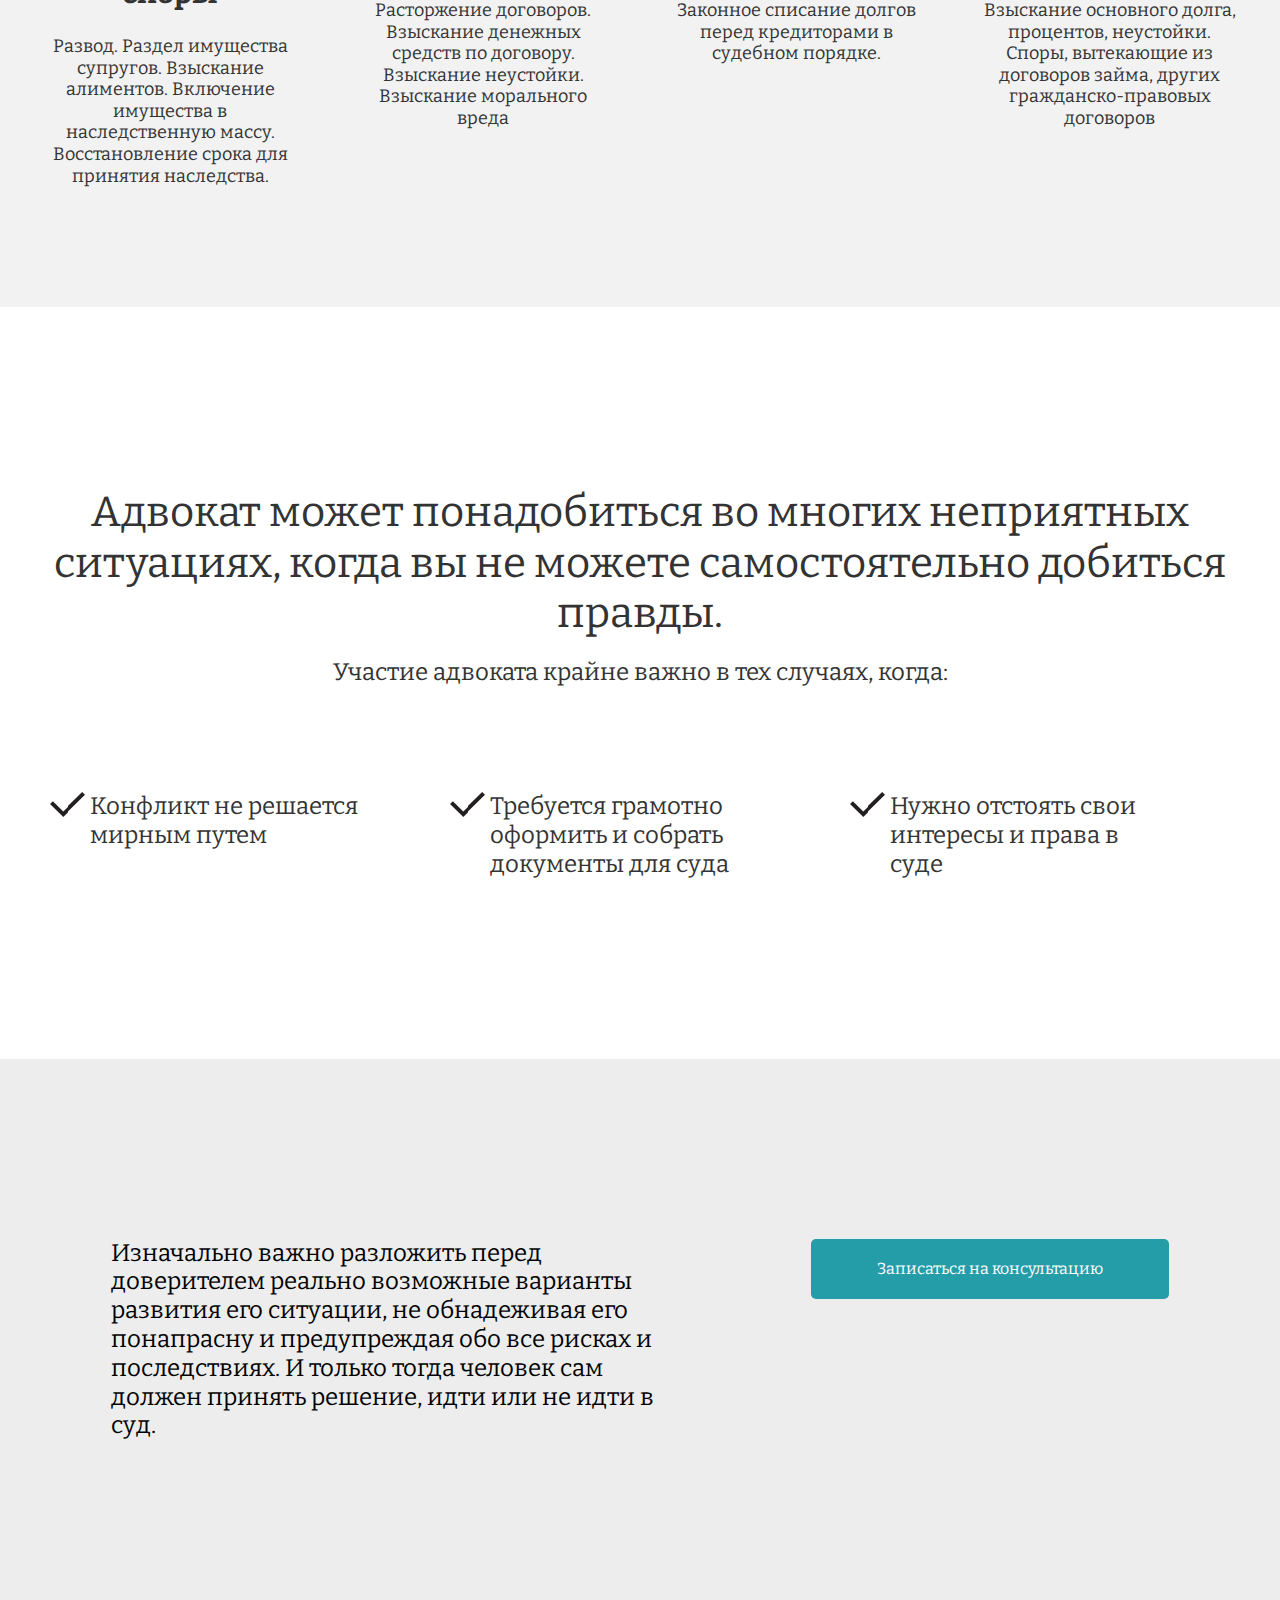
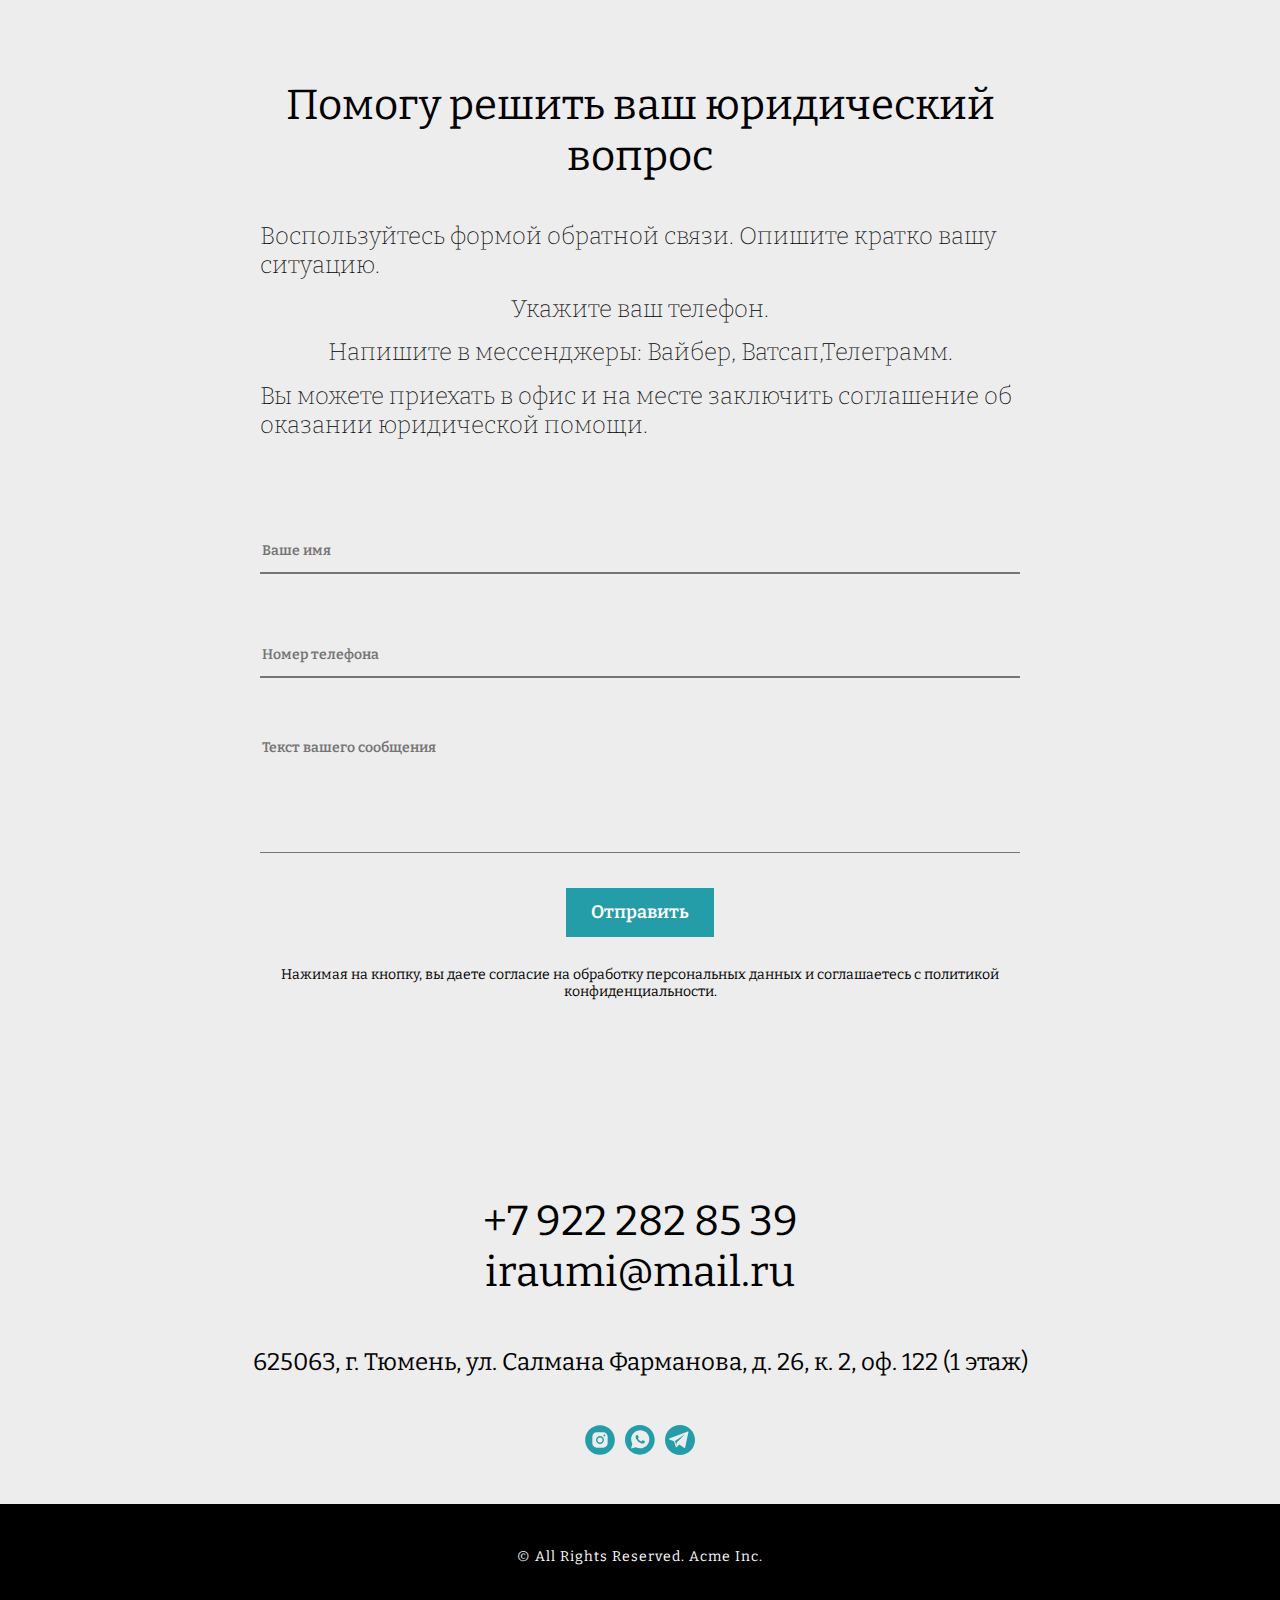
==== commit 3b02ec03: "header color" ====
--- a/index.html
+++ b/index.html
@@ -10,18 +10,6 @@
     <link rel="preconnect" href="https://fonts.gstatic.com" crossorigin>
     <link href="https://fonts.googleapis.com/css2?family=Bitter:ital,wght@0,200;0,400;0,600;1,300&display=swap"
         rel="stylesheet">
-    <link rel="preconnect" href="https://fonts.googleapis.com">
-    <link rel="preconnect" href="https://fonts.gstatic.com" crossorigin>
-    <link rel="preconnect" href="https://fonts.googleapis.com">
-    <link rel="preconnect" href="https://fonts.gstatic.com" crossorigin>
-    <link rel="preconnect" href="https://fonts.googleapis.com">
-    <link rel="preconnect" href="https://fonts.gstatic.com" crossorigin>
-    <link rel="preconnect" href="https://fonts.googleapis.com">
-    <link rel="preconnect" href="https://fonts.gstatic.com" crossorigin>
-    <link
-        href="https://fonts.googleapis.com/css2?family=Noto+Serif+Georgian:wght@200;300;400;500&family=Roboto:wght@400;500;700;900&display=swap"
-        rel="stylesheet">
-    <link rel="stylesheet" href="fonts/georgia.ttf">
     <link rel="stylesheet" href="css/style.css">
 </head>
 
--- a/css/style.css
+++ b/css/style.css
@@ -73,7 +73,8 @@
 
 .header {
     height: 80px;
-    background-color: #333;
+    background-color: #ededed;
+    color: #000;
     width: 100%;
 }
 
@@ -117,7 +118,6 @@
 }
 
 .wrapper_main {
-    font-family: 'Noto Serif Georgian', serif;
     font-weight: 300;
     line-height: 1.4;
 }
@@ -184,7 +184,6 @@
     padding: 165px 0 120px;
     background-color: #ededed;
     color: #333;
-    font-family: Georgia, 'Times New Roman', Times, serif;
     font-weight: 400;
     font-size: 24px;
 }
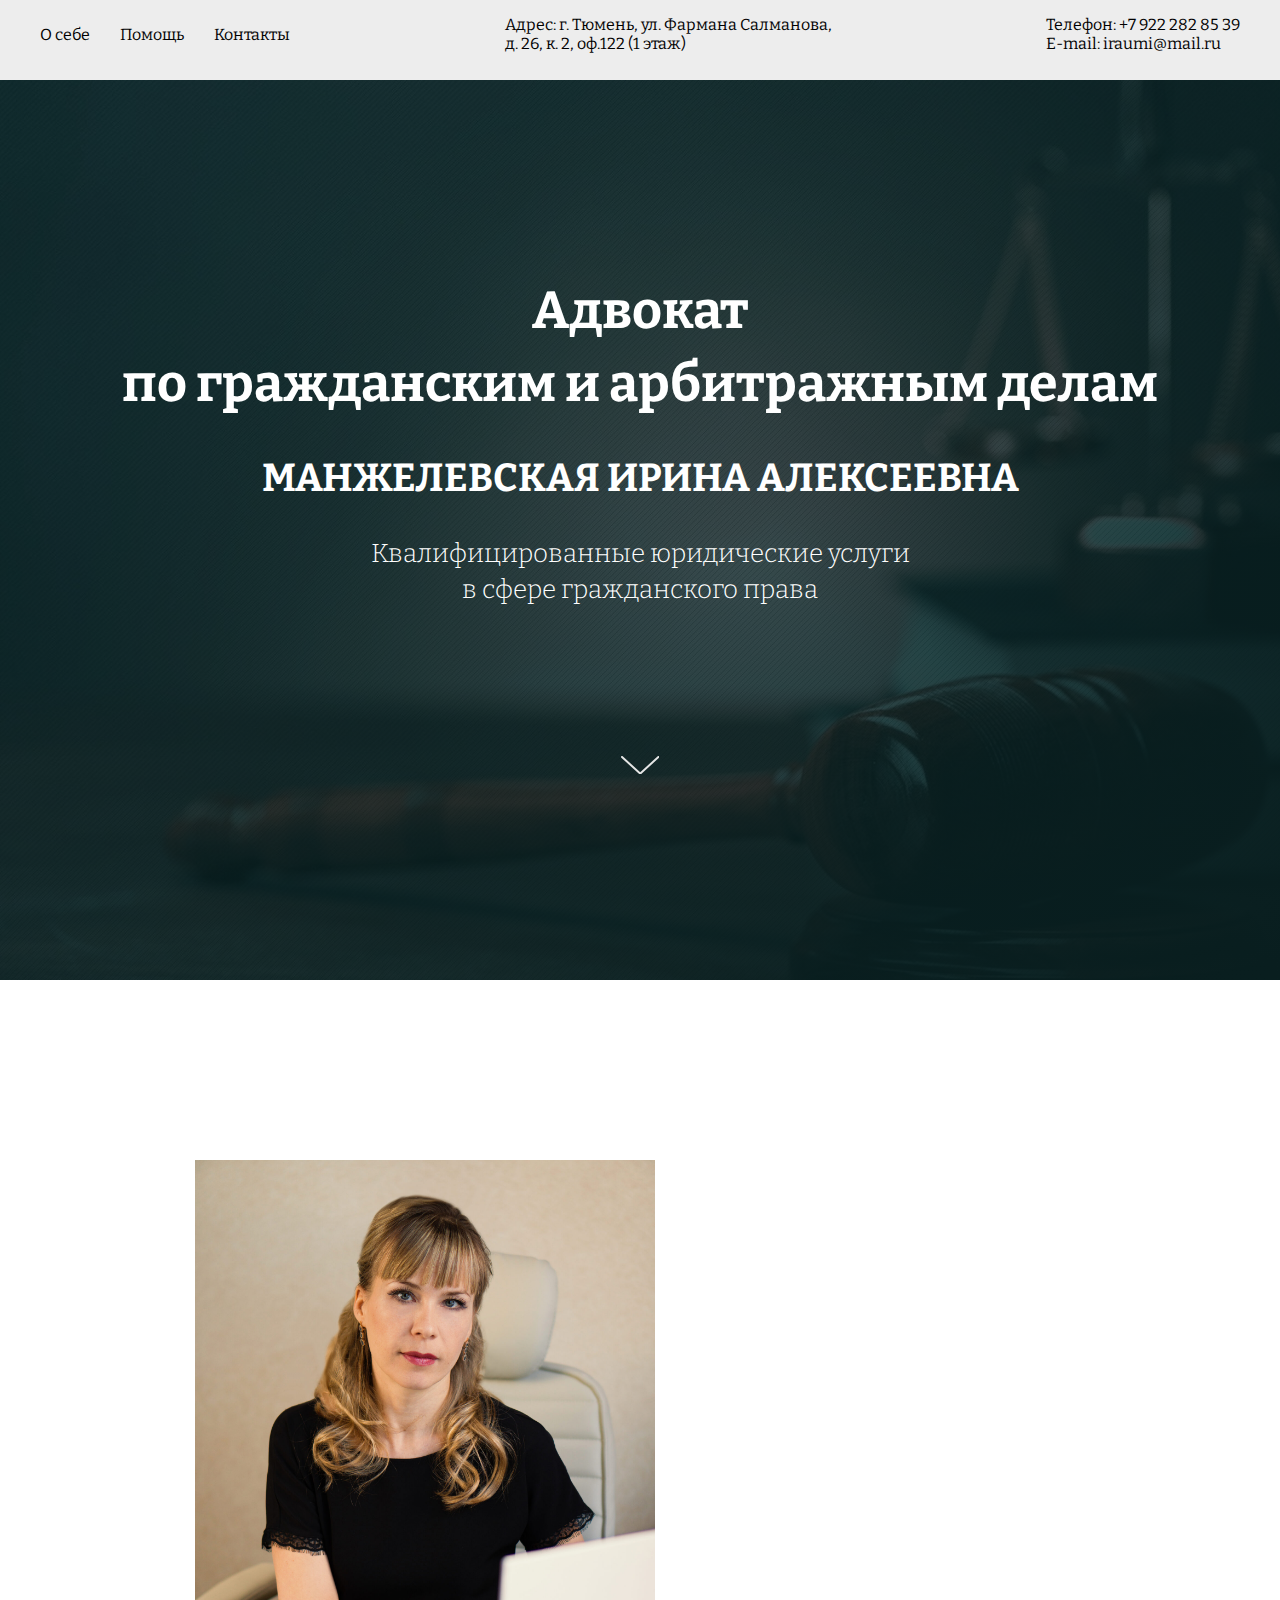
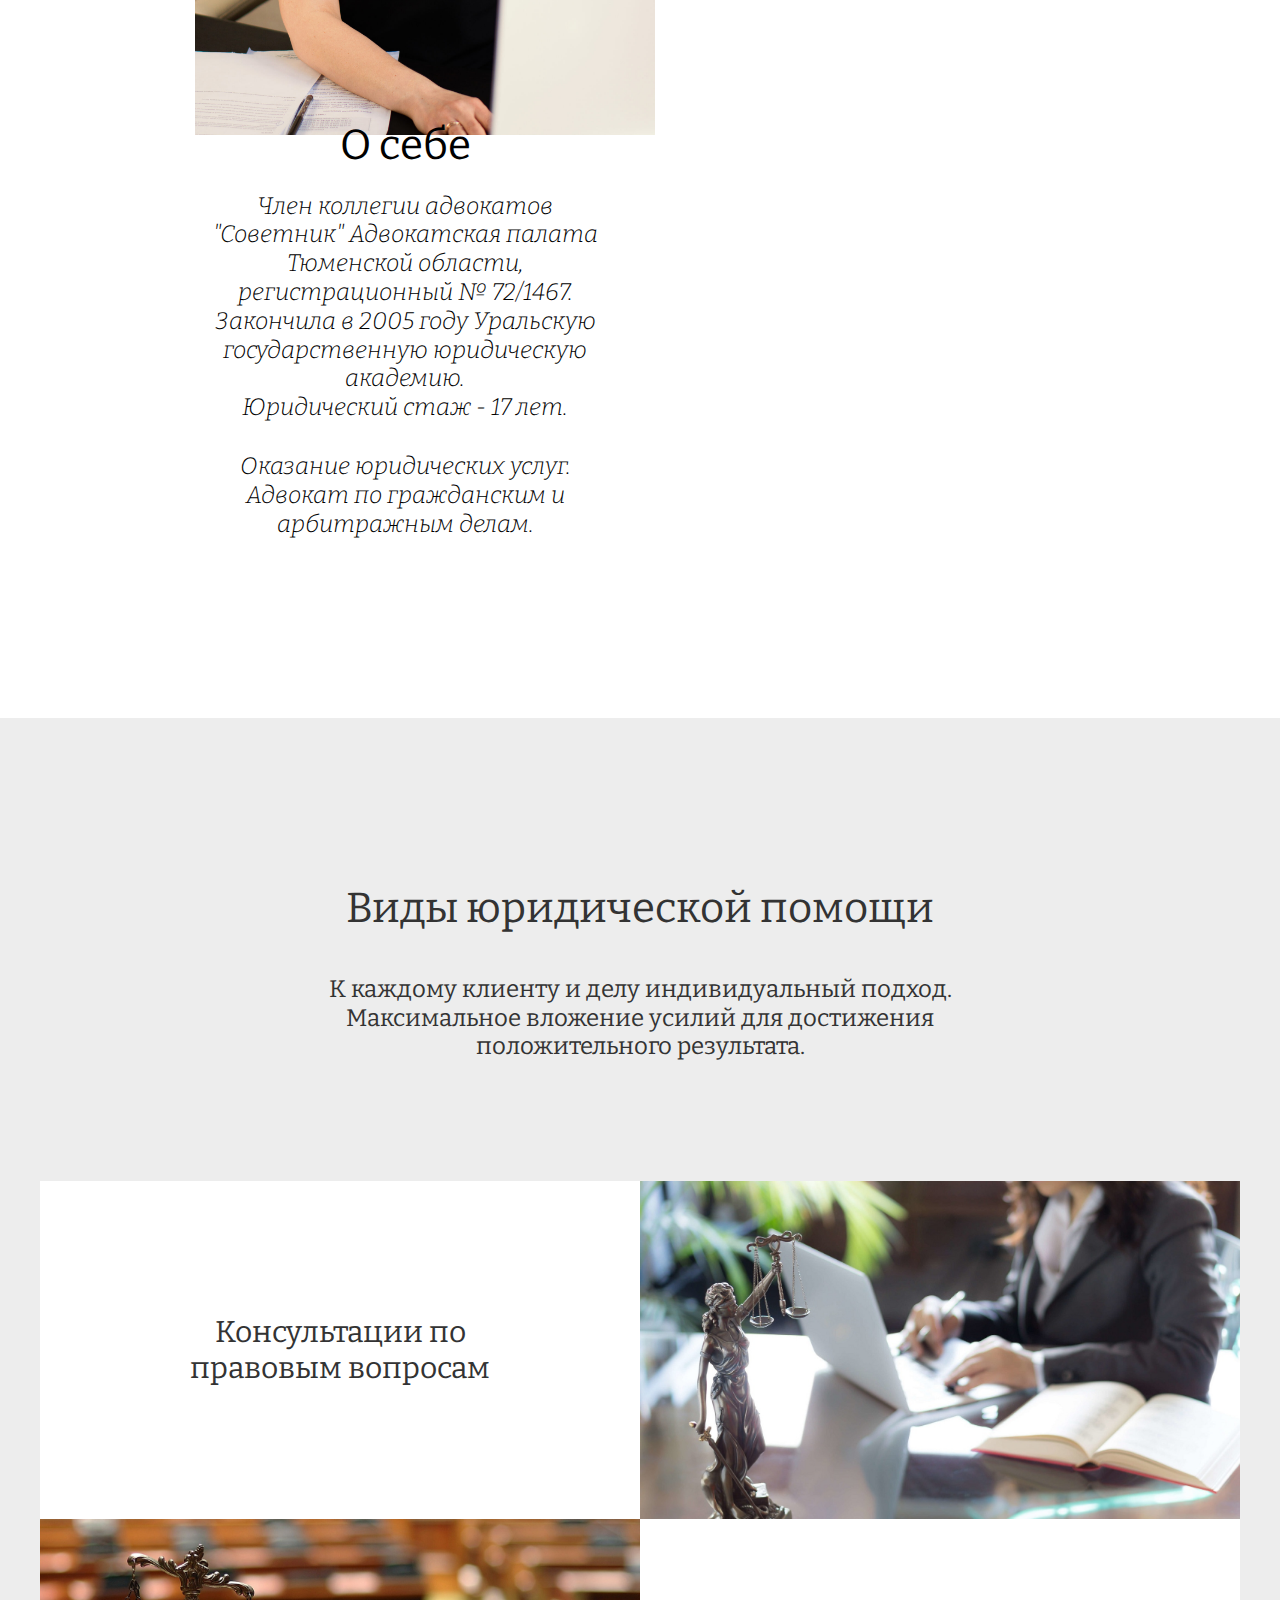
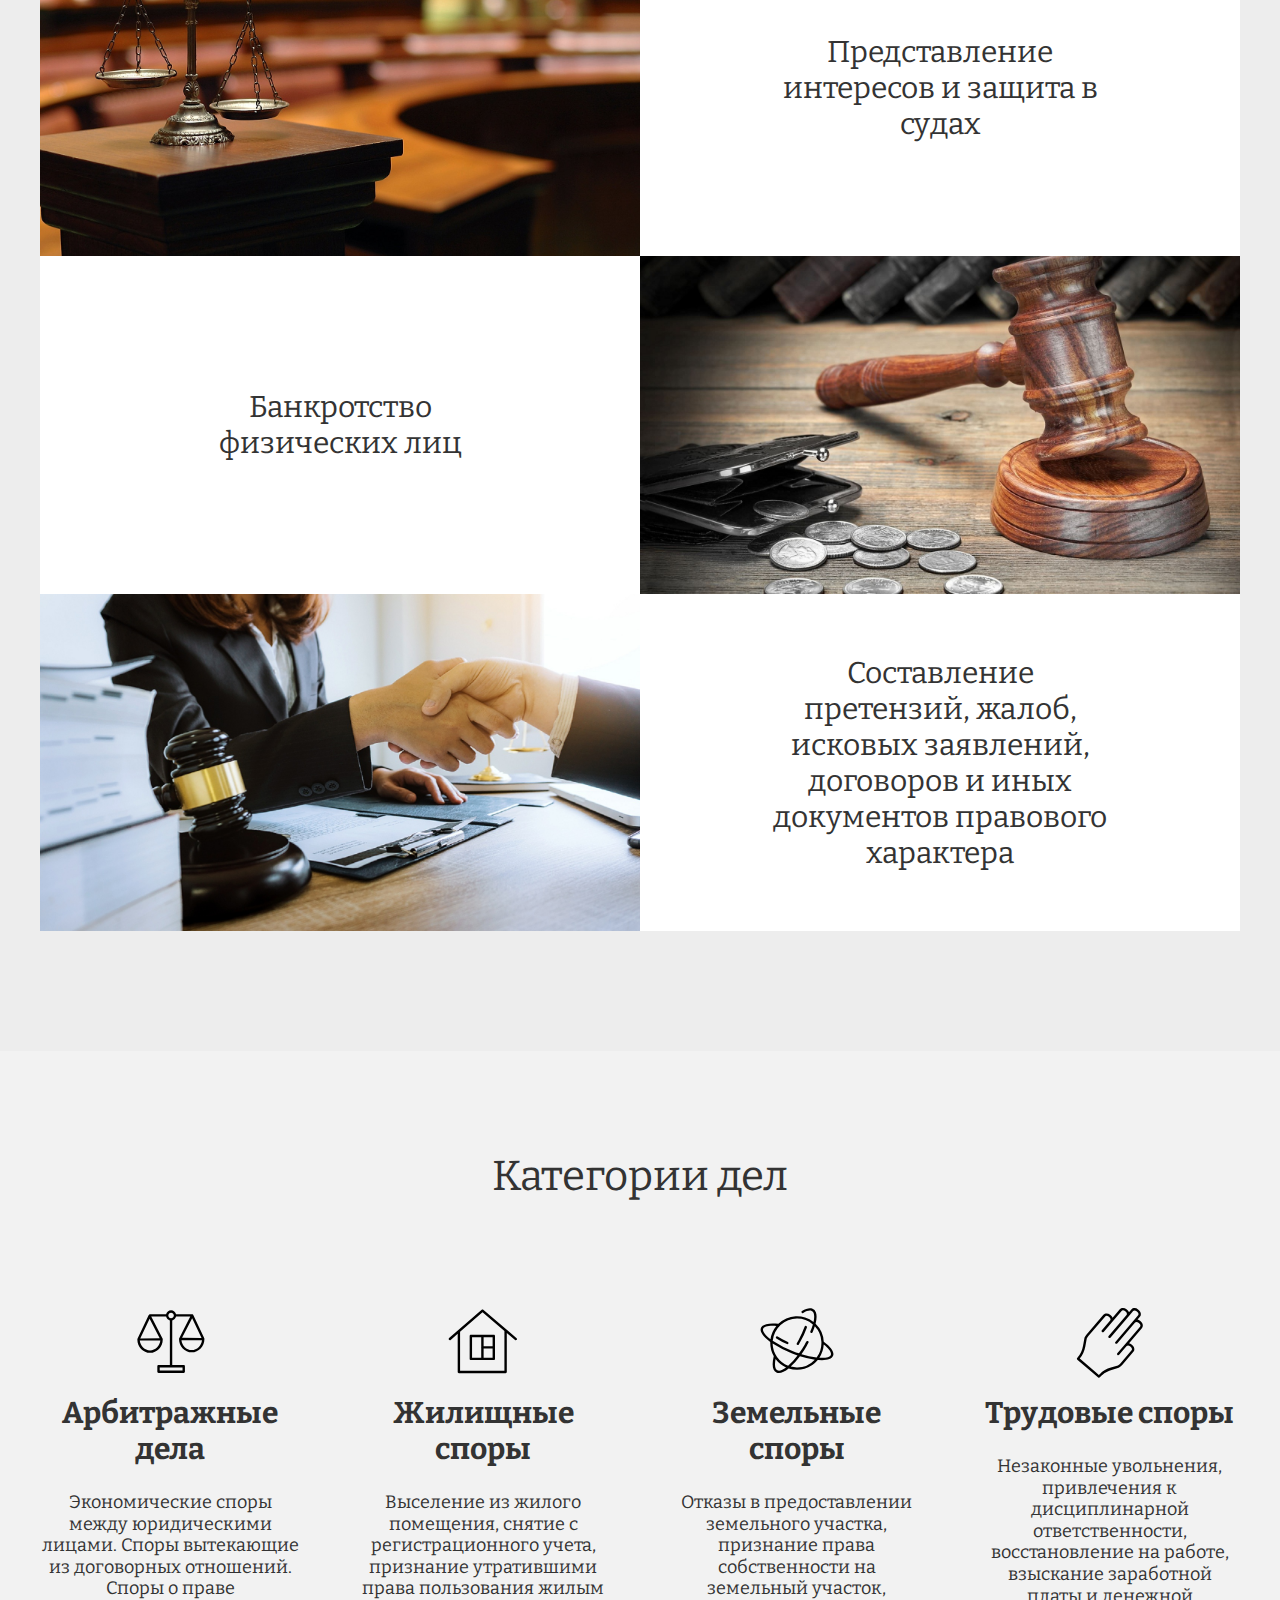
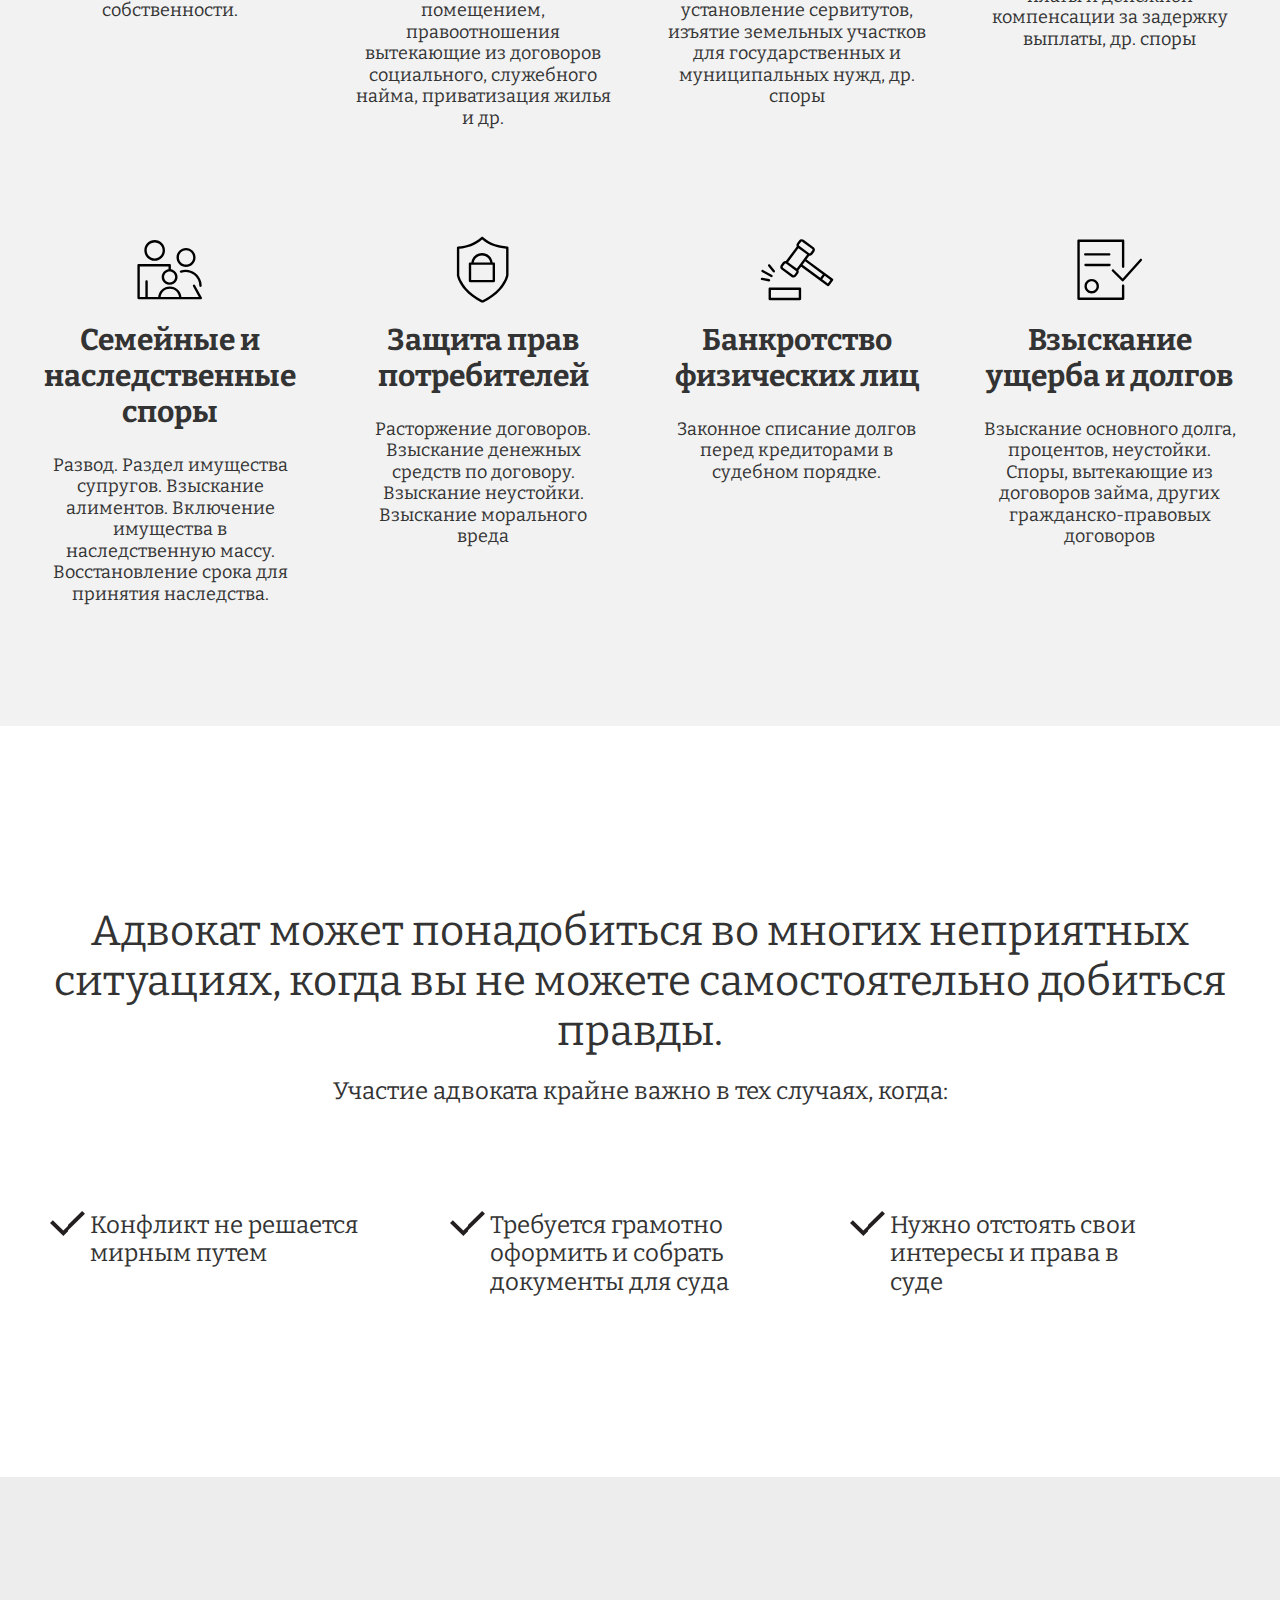
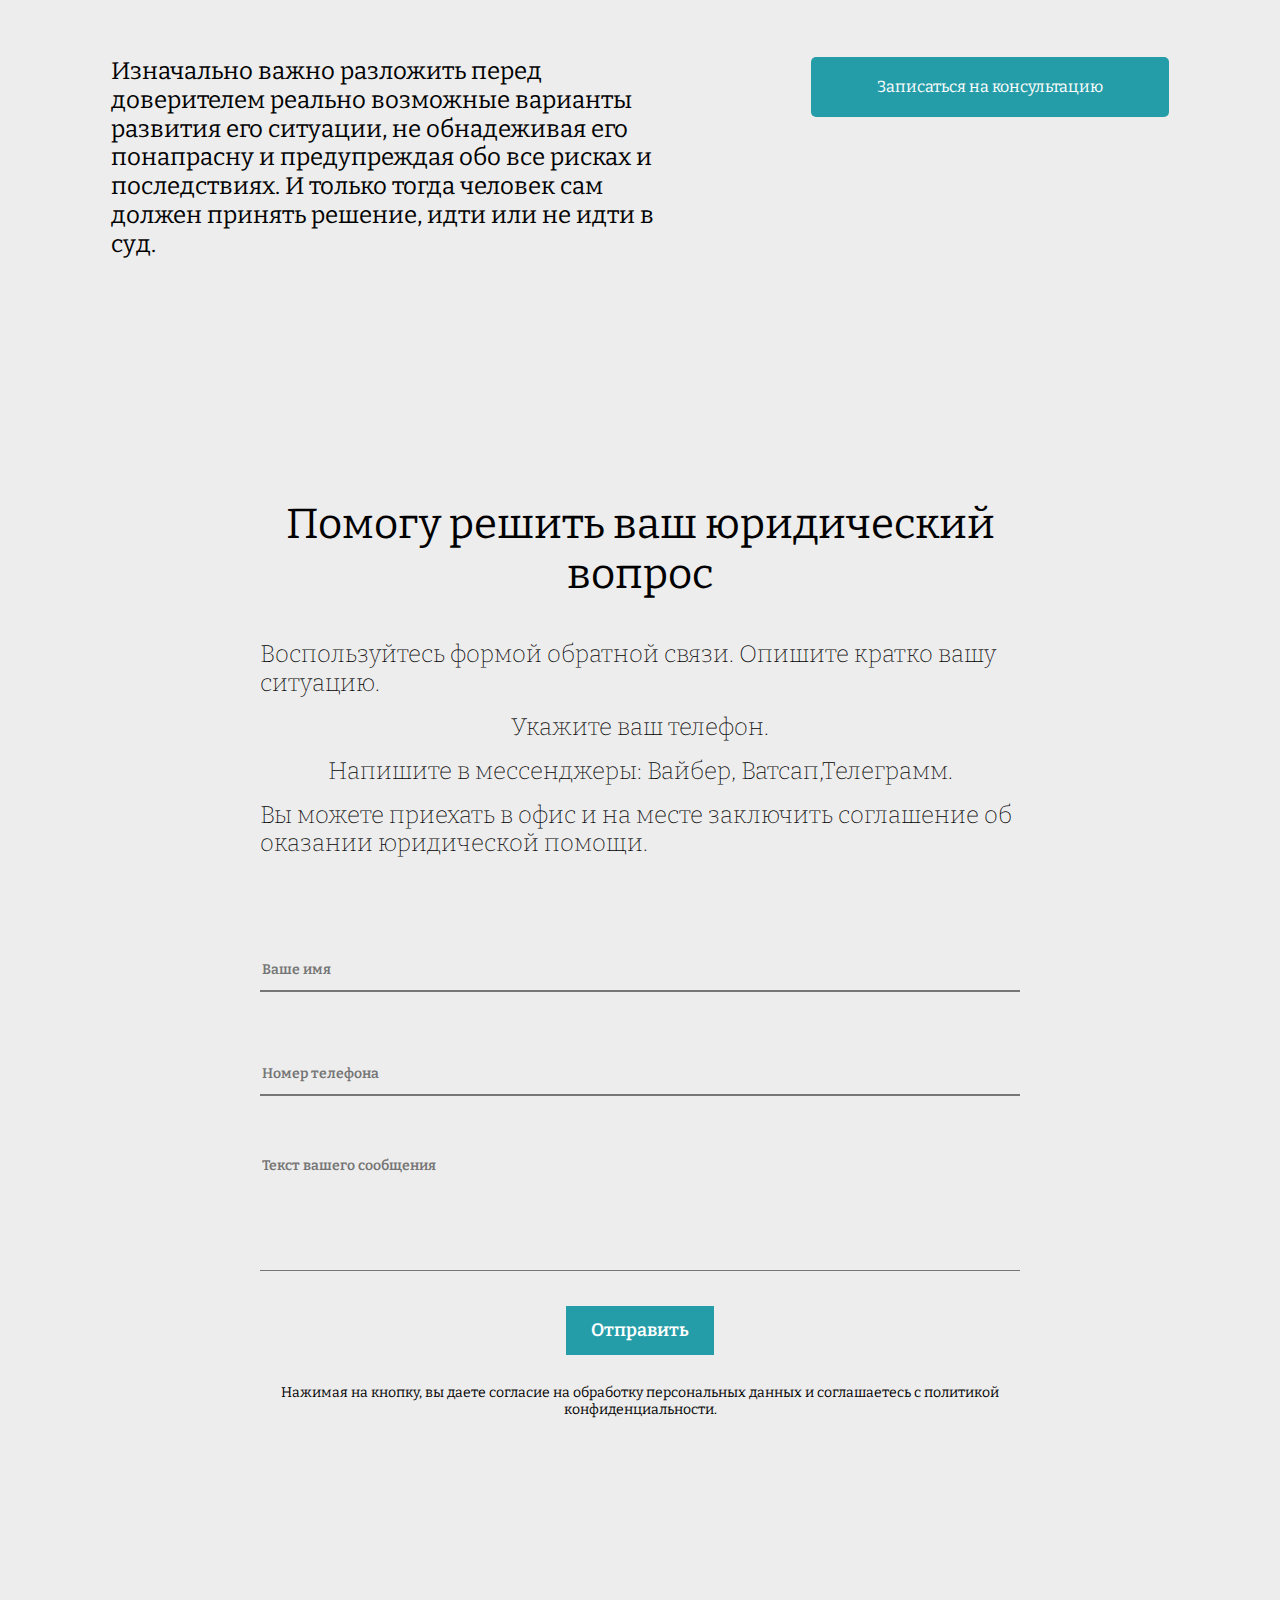
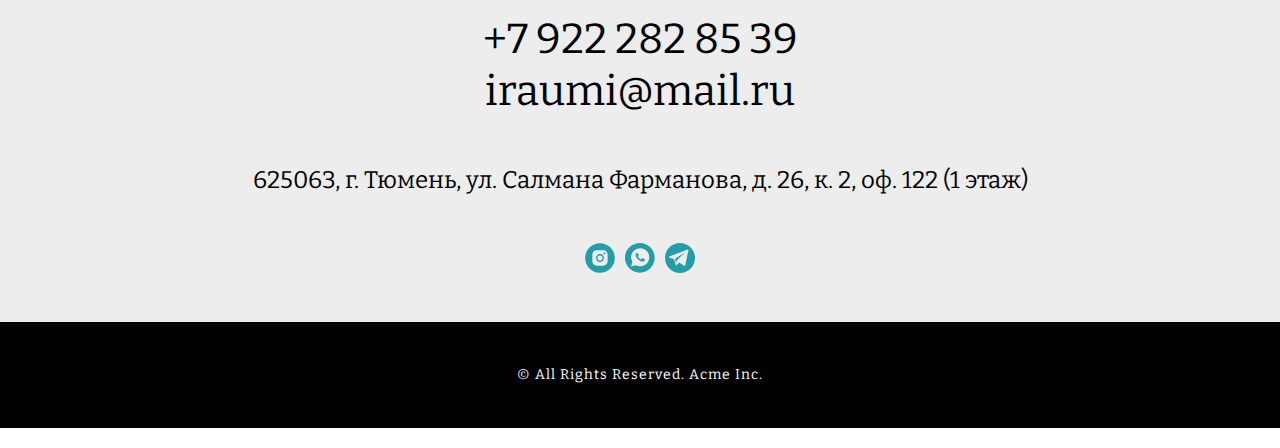
==== commit f3ced9dd: "about mobile" ====
--- a/index.html
+++ b/index.html
@@ -65,7 +65,6 @@
                     </a>
                 </div>
             </div>
-
         </section>
 
         <section class="about">
@@ -419,4 +418,4 @@
     </main>
 </body>
 
-</html>+</html> -->--- a/css/style.css
+++ b/css/style.css
@@ -147,13 +147,17 @@
 .about_me {
     display: flex;
     justify-content: space-between;
-    align-items: center;
-
+    flex-wrap: wrap;
 }
 
 .about_photo {
     max-width: 460px;
     height: 560px;
+    margin-right: 50px;
+}
+
+.about_photo-me {
+    width: 100%;
 }
 
 .about__descr {
@@ -562,3 +566,35 @@
     letter-spacing: 1px;
     height: 106px;
 }
+
+
+
+@media (max-width: 992px) {
+    .about {
+    }
+    .about_me {
+        flex-direction: column;
+        align-items: center;
+    }
+    .about_photo {
+        margin-bottom: 40px;
+        width: 100%;
+    }
+
+    .about_text {
+    }
+    .about_title {
+        font-size: 40px;
+    }
+    .about__descr {
+        font-size: 20px;
+    }
+}
+
+@media (max-width: 768px) {
+
+}
+
+@media (max-width: 576px) {
+
+}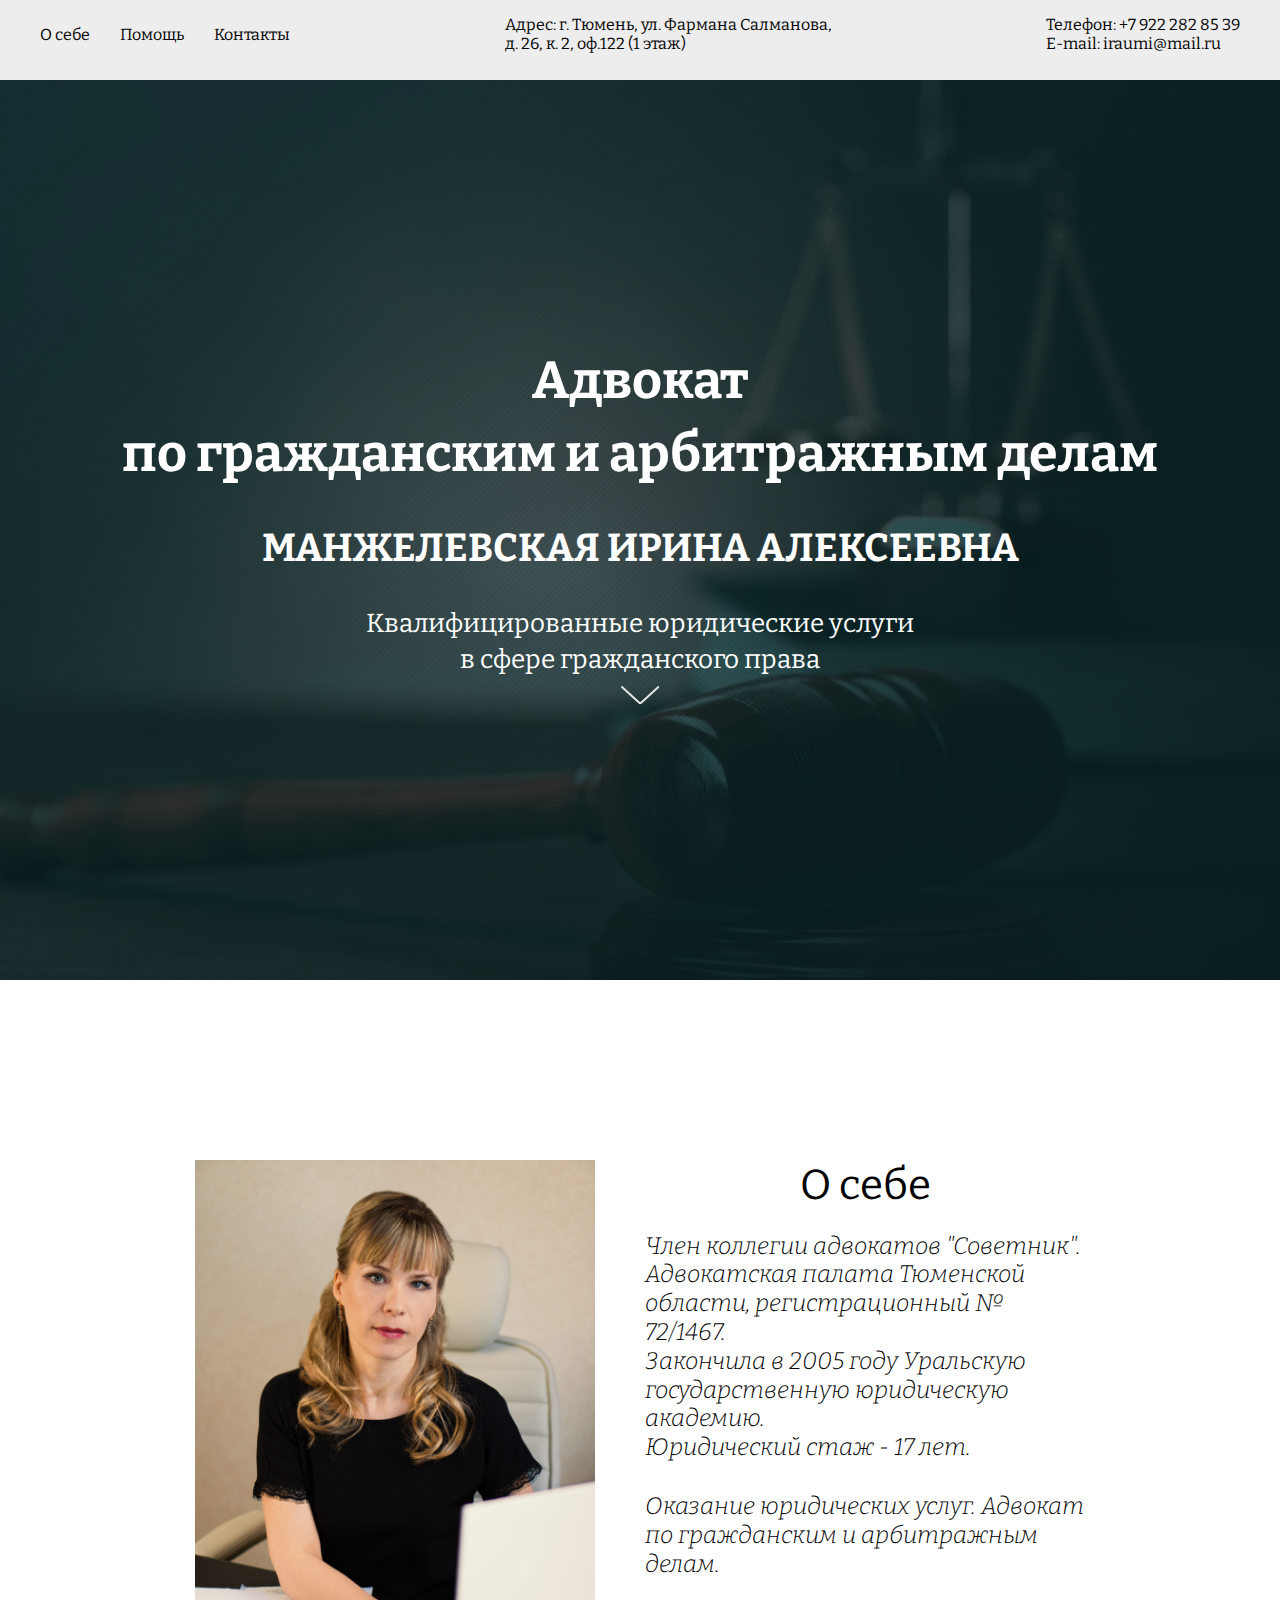
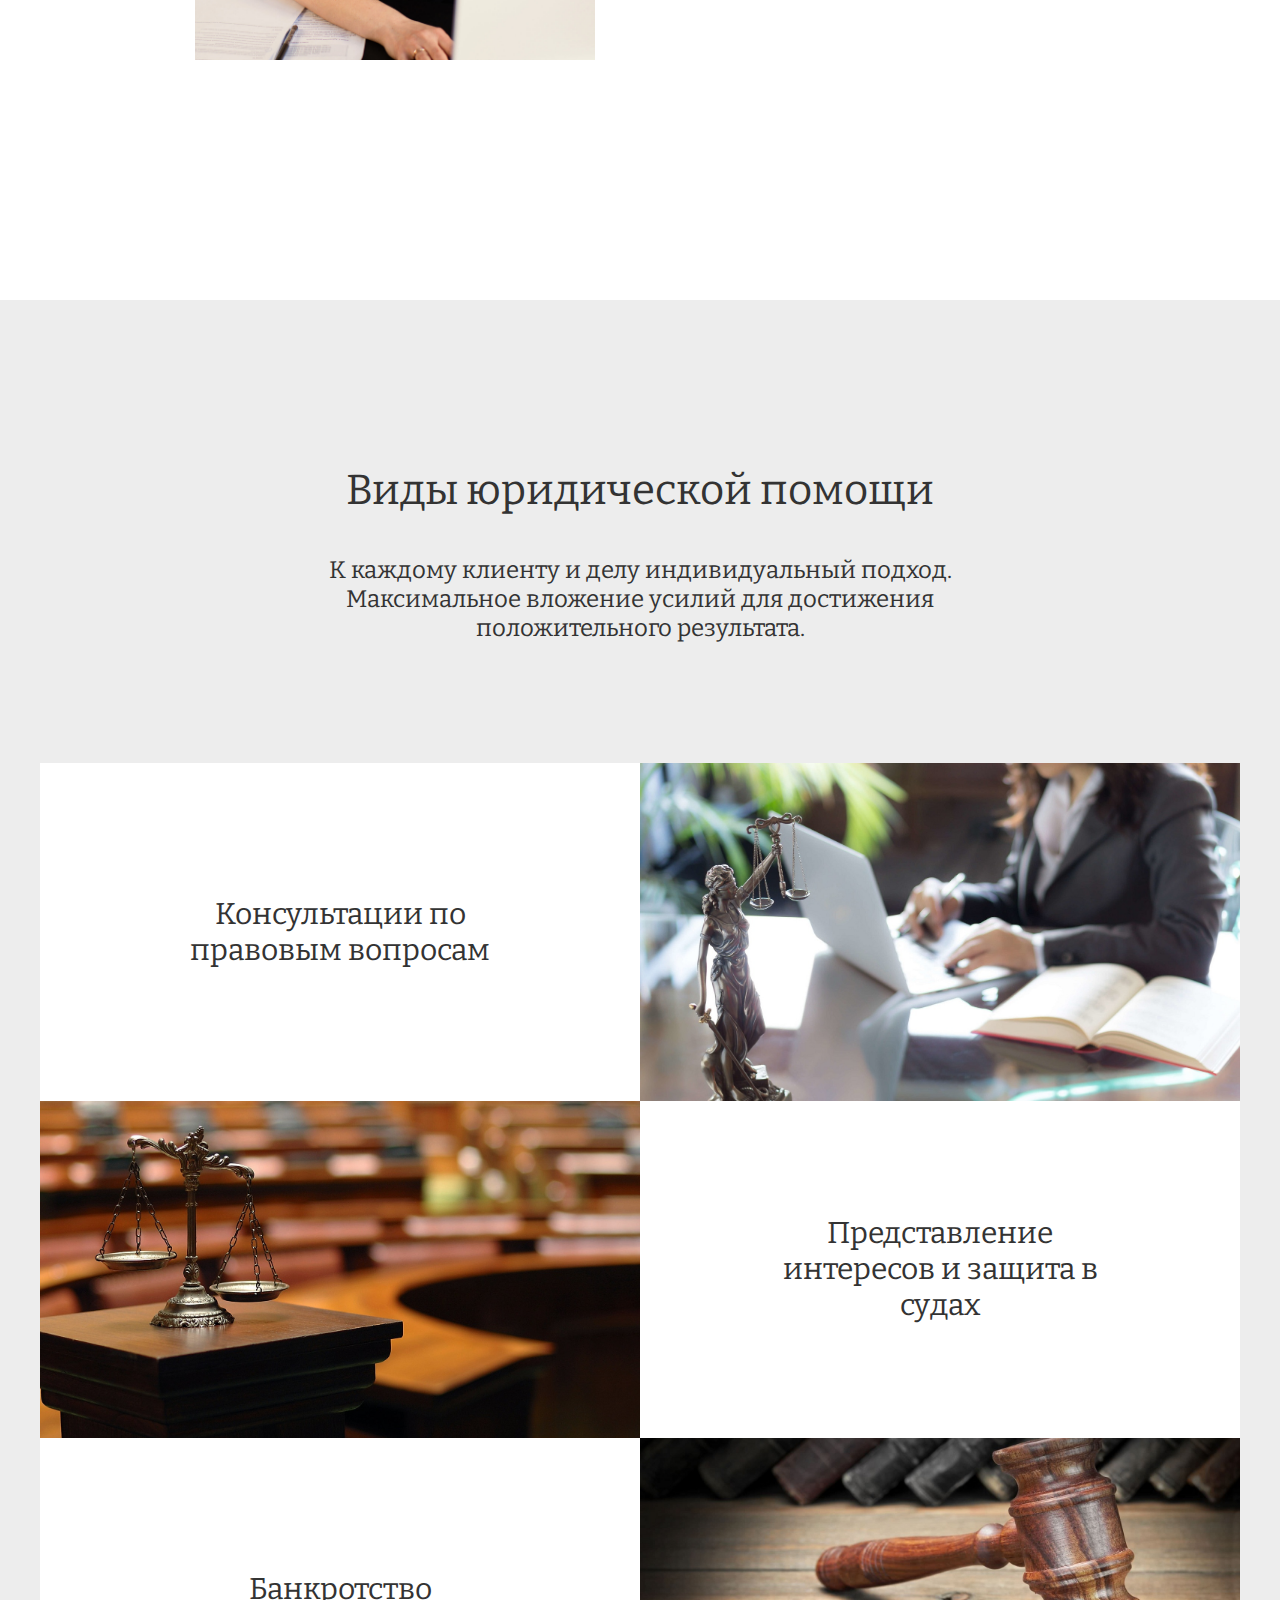
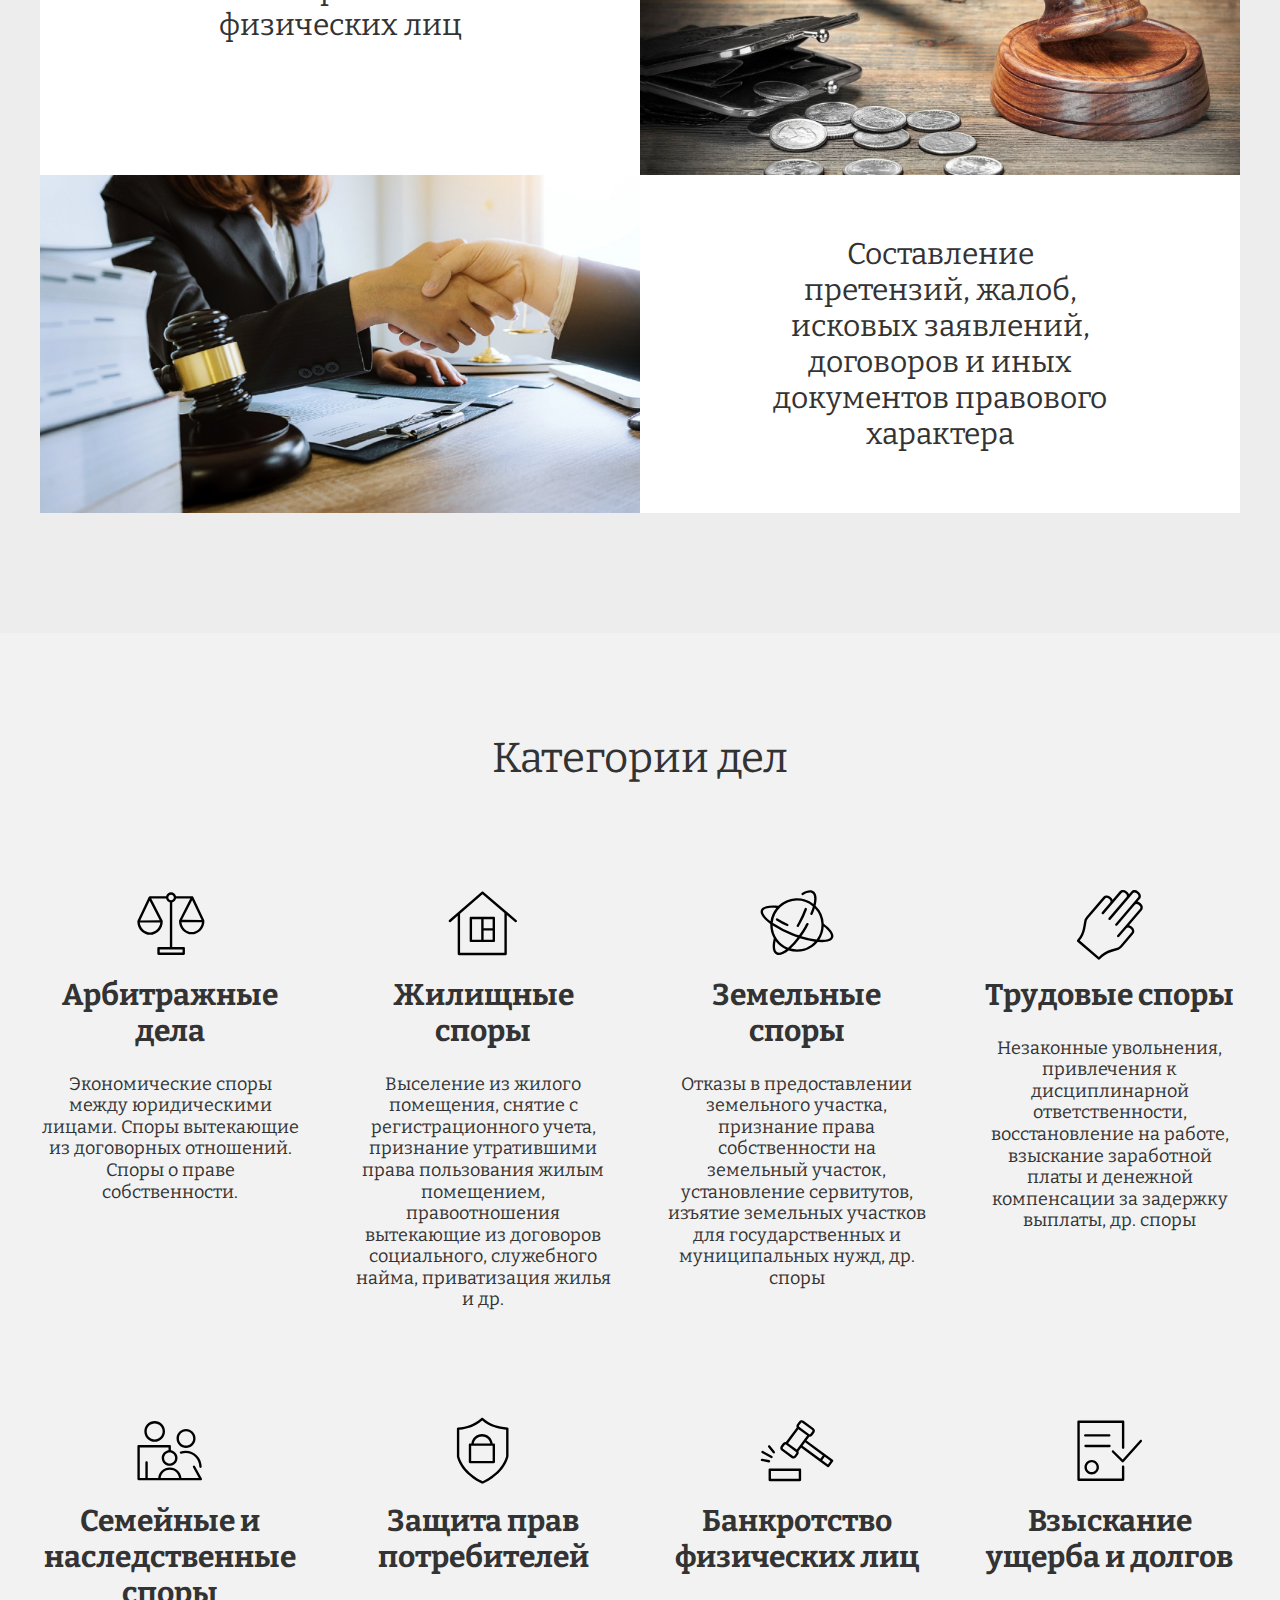
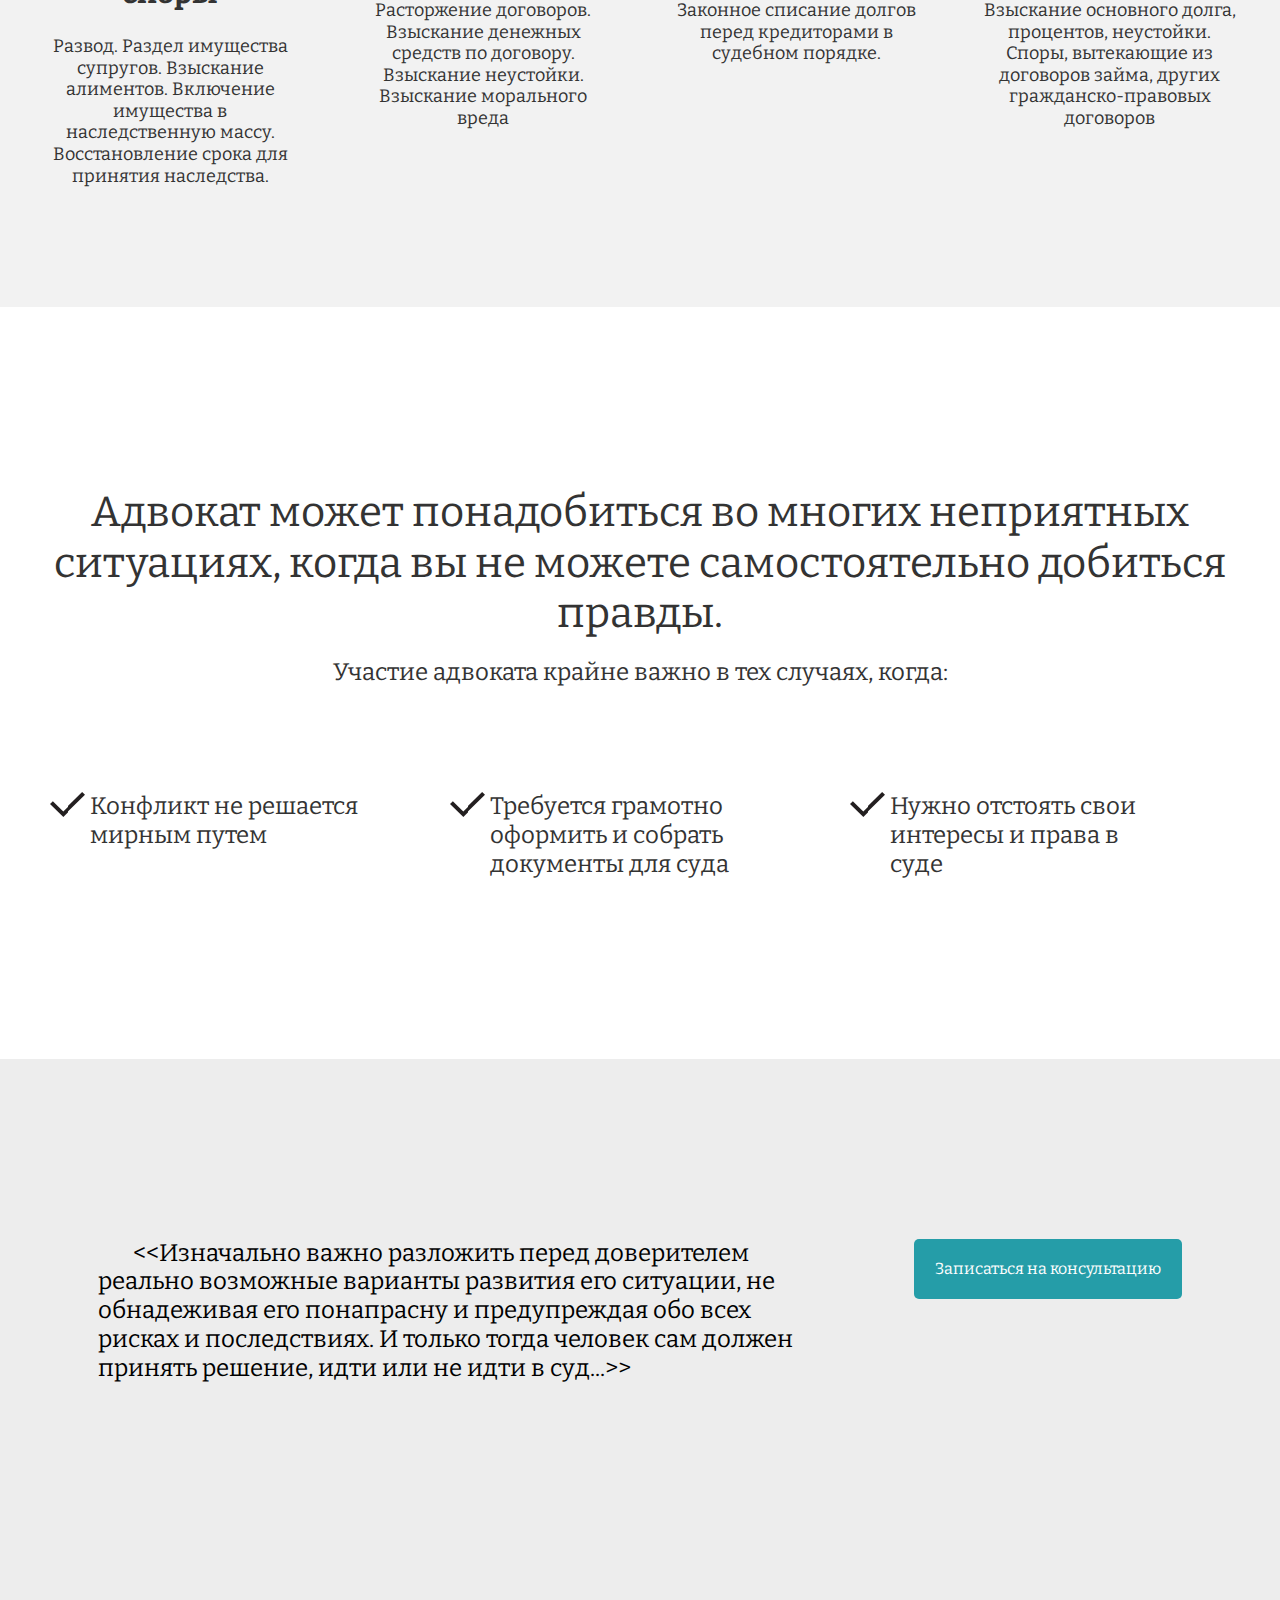
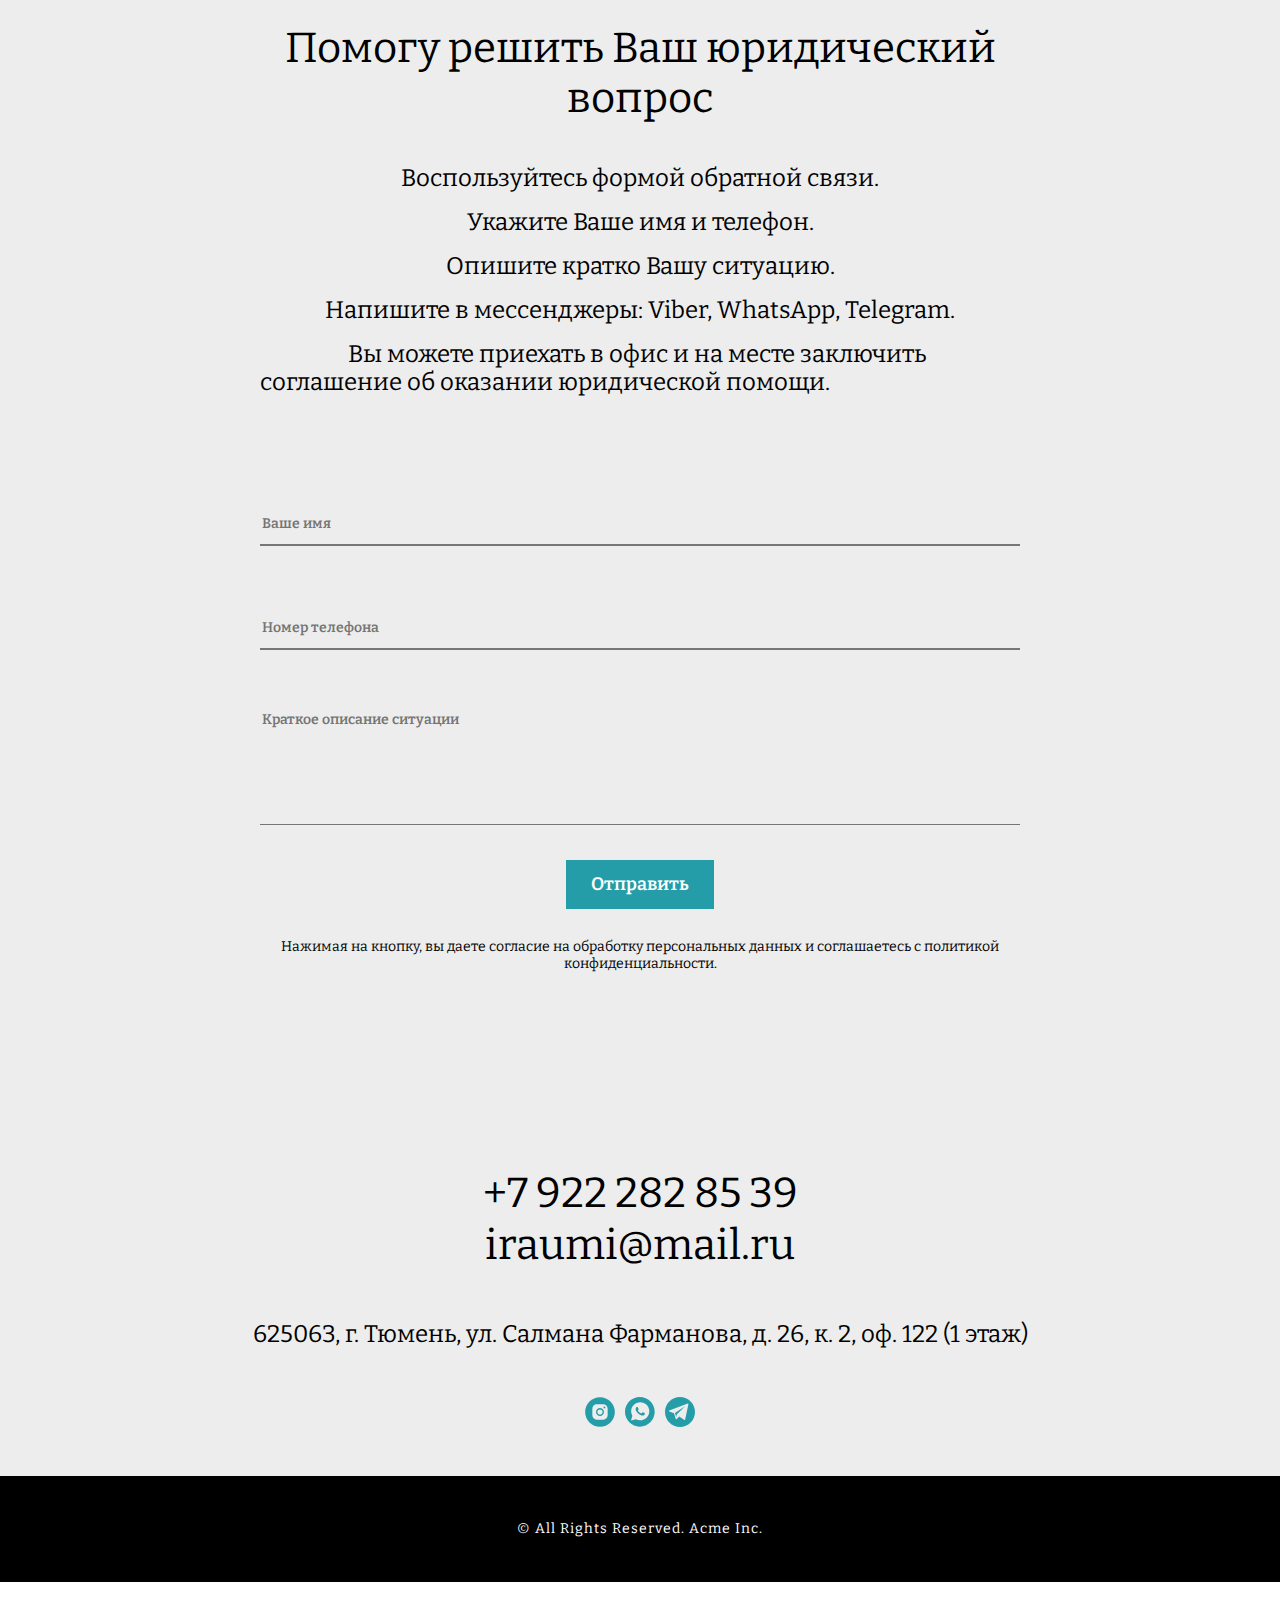
==== commit 82fa925c: "add form" ====
--- a/index.html
+++ b/index.html
@@ -10,6 +10,7 @@
     <link rel="preconnect" href="https://fonts.gstatic.com" crossorigin>
     <link href="https://fonts.googleapis.com/css2?family=Bitter:ital,wght@0,200;0,400;0,600;1,300&display=swap"
         rel="stylesheet">
+    <script src="https://ajax.googleapis.com/ajax/libs/jquery/3.6.0/jquery.min.js"></script>
     <link rel="stylesheet" href="css/style.css">
 </head>
 
@@ -75,8 +76,8 @@
                     </div>
                     <div class="about_text">
                         <h3 class="about_title">О себе</h3>
-                        <p class="about__descr">Член коллегии адвокатов "Советник"
-                            Адвокатская палата Тюменской области, регистрационный № 72/1467.
+                        <p class="about__descr">Член коллегии адвокатов "Советник".
+                            Адвокатская палата Тюменской области, регистрационный № 72/1467. <br>
                             Закончила в 2005 году Уральскую государственную юридическую академию. <br>
                             Юридический стаж - 17 лет.
                         </p>
@@ -275,11 +276,10 @@
             <div class="container">
                 <div class="consultations__wrapper">
                     <div class="consultations__text">
-                        <p>
-                            Изначально важно разложить перед доверителем реально возможные варианты развития его
-                            ситуации,
-                            не обнадеживая его понапрасну и предупреждая обо все рисках и последствиях. И только тогда
-                            человек сам должен принять решение, идти или не идти в суд.
+                        <p style="text-indent:35px;">
+                            <<Изначально важно разложить перед доверителем реально возможные варианты развития его
+                                ситуации, не обнадеживая его понапрасну и предупреждая обо всех рисках и последствиях. И
+                                только тогда человек сам должен принять решение, идти или не идти в суд...>>
                         </p>
                     </div>
                     <button class="btn">
@@ -296,21 +296,28 @@
         <section class="questions">
             <div class="container">
                 <h3 class="questions_title">
-                    Помогу решить ваш юридический вопрос
+                    Помогу решить Ваш юридический вопрос
                 </h3>
                 <div class="questions__sub_title">
                     <p class="questions__descr">
-                        Воспользуйтесь формой обратной связи. Опишите кратко вашу ситуацию.
+                        Воспользуйтесь формой обратной связи.
                     </p>
                     <p class="questions__descr">
-                        Укажите ваш телефон.
+                        Укажите Ваше имя и телефон.
                     </p>
                     <p class="questions__descr">
-                        Напишите в мессенджеры: Вайбер, Ватсап,Телеграмм.
+                        Опишите кратко Вашу ситуацию.
                     </p>
                     <p class="questions__descr">
+                        Напишите в мессенджеры: Viber, WhatsApp, Telegram.
+                    </p>
+                    <p class="questions__descr" style="text-indent:88px;">
                         Вы можете приехать в офис и на месте заключить соглашение об оказании юридической помощи.
                     </p>
+                    <!-- <span class="descr">
+                        Член коллегии адвокатов "Советник". Адвокатская палата Тюменской области, регистрационный №
+                        72/1467.
+                    </span> -->
                 </div>
             </div>
         </section>
@@ -318,6 +325,13 @@
         <section class="forms">
             <div class="container">
                 <form class="form" action="#">
+
+                    <!-- Hidden Required Fields -->
+                    <input type="hidden" name="project_name" value="Адвокат по гражданским и арбитражным делам">
+                    <input type="hidden" name="admin_email" value="dante201094@yandex.ru">
+                    <input type="hidden" name="form_subject" value="Form Subject">
+                    <!-- END Hidden Required Fields -->
+
                     <div class="form__name">
                         <label class="form__label">
                             <input type="text" name="name" aria-label="Ваше имя" required placeholder="Ваше имя">
@@ -332,7 +346,7 @@
                     <div class="form__message">
                         <label class="form__label">
                             <textarea name="message" aria-label="Ваше сообщение" required
-                                placeholder="Текст вашего сообщения"></textarea>
+                                placeholder="Краткое описание ситуации"></textarea>
                         </label>
                     </div>
                     <button class="form__btn-send" type="submit" aria-label="Отправить" href="#">Отправить</button>
@@ -416,6 +430,7 @@
             </div>
         </footer>
     </main>
+    <script src="js/script.js"></script>
 </body>
 
 </html> -->--- a/css/style.css
+++ b/css/style.css
@@ -103,6 +103,9 @@
     height: 100vh;
     position: relative;
     z-index: 1;
+    background-repeat: no-repeat;
+    background-size: cover;
+    background-position: bottom center;
 }
 
 .section_main::before {
@@ -118,7 +121,7 @@
 }
 
 .wrapper_main {
-    font-weight: 300;
+    font-weight: 400;
     line-height: 1.4;
 }
 
@@ -133,7 +136,7 @@
 }
 
 .title_descr {
-    margin-bottom: 140px;
+    
 }
 
 .arrow_down {
@@ -147,17 +150,17 @@
 .about_me {
     display: flex;
     justify-content: space-between;
-    flex-wrap: wrap;
 }
 
 .about_photo {
-    max-width: 460px;
+    max-width: 400px;
     height: 560px;
     margin-right: 50px;
 }
 
 .about_photo-me {
     width: 100%;
+    object-fit: cover;
 }
 
 .about__descr {
@@ -167,8 +170,7 @@
 
 .about_text {
     color: black;
-    max-width: 420px;
-    text-align: center;
+    max-width: 500px;
     font-size: 24px;
 }
 
@@ -177,6 +179,7 @@
     font-weight: 400;
     line-height: 1.23;
     margin-bottom: 20px;
+    text-align: center;
 }
 
 .about__descr:not(:last-child) {
@@ -316,7 +319,6 @@
 .situations__item {
     display: flex;
     justify-content: space-around;
-    flex-wrap: wrap;
 
 }
 .situations__items {
@@ -347,13 +349,27 @@
 
 .consultations__wrapper {
     display: flex;
-    flex-wrap: wrap;
     justify-content: space-around;
 }
 
 .consultations__text {
-    max-width: 559px;
-}
+    max-width: 700px;
+    position: relative;
+}
+
+/* .consultations__text::before {
+    content: "<<";
+    position: absolute;
+    top: 0;
+    left: -30px;
+}
+
+.consultations__text::after {
+    content: ">>";
+    position: absolute;
+    bottom: -3px;
+    left: 60px;
+} */
 
 .btn {
     height: 60px;
@@ -365,7 +381,7 @@
 }
 
 .btn__text {
-    padding: 0px 60px;
+    padding: 0px 15px;
     font-size: 16px;
 }
 
@@ -386,19 +402,27 @@
 
 }
 
-.questions__descr:not(:last-child) {
+.questions__descr {
     margin-bottom: 15px;
 }
 
+/* .descr {
+    display: flex;
+    font-size: 14px;
+    max-width: 280px;
+    align-self: flex-start;
+} */
+
 .questions__sub_title {
     margin: 0 auto;
-    font-weight: 200;
+    font-weight: 400;
     font-size: 24px;
     display: flex;
     flex-direction: column;
     align-items: center;
     max-width: 760px;
 }
+
 
 .forms {
     background-color: #ededed;
@@ -525,16 +549,14 @@
     line-height: 1.23;
     font-weight: 400;
 }
-.contact_number--link {
-}
+
 .contact__mail {
     font-size: 42px;
     line-height: 1.23;
     font-weight: 400;
     margin-bottom: 45px;
 }
-.contacts_email--link {
-}
+
 .contact__adres {
     margin-bottom: 45px;
     font-size: 24px;
@@ -546,14 +568,6 @@
 }
 .social__item:not(:last-child) {
     margin-right: 10px;
-}
-.social__link {
-}
-.social__link-inst {
-}
-.social__link-whatsap {
-}
-.social__link-telegram {
 }
 
 .footer {
@@ -579,6 +593,7 @@
     .about_photo {
         margin-bottom: 40px;
         width: 100%;
+        height: 100%;
     }
 
     .about_text {
